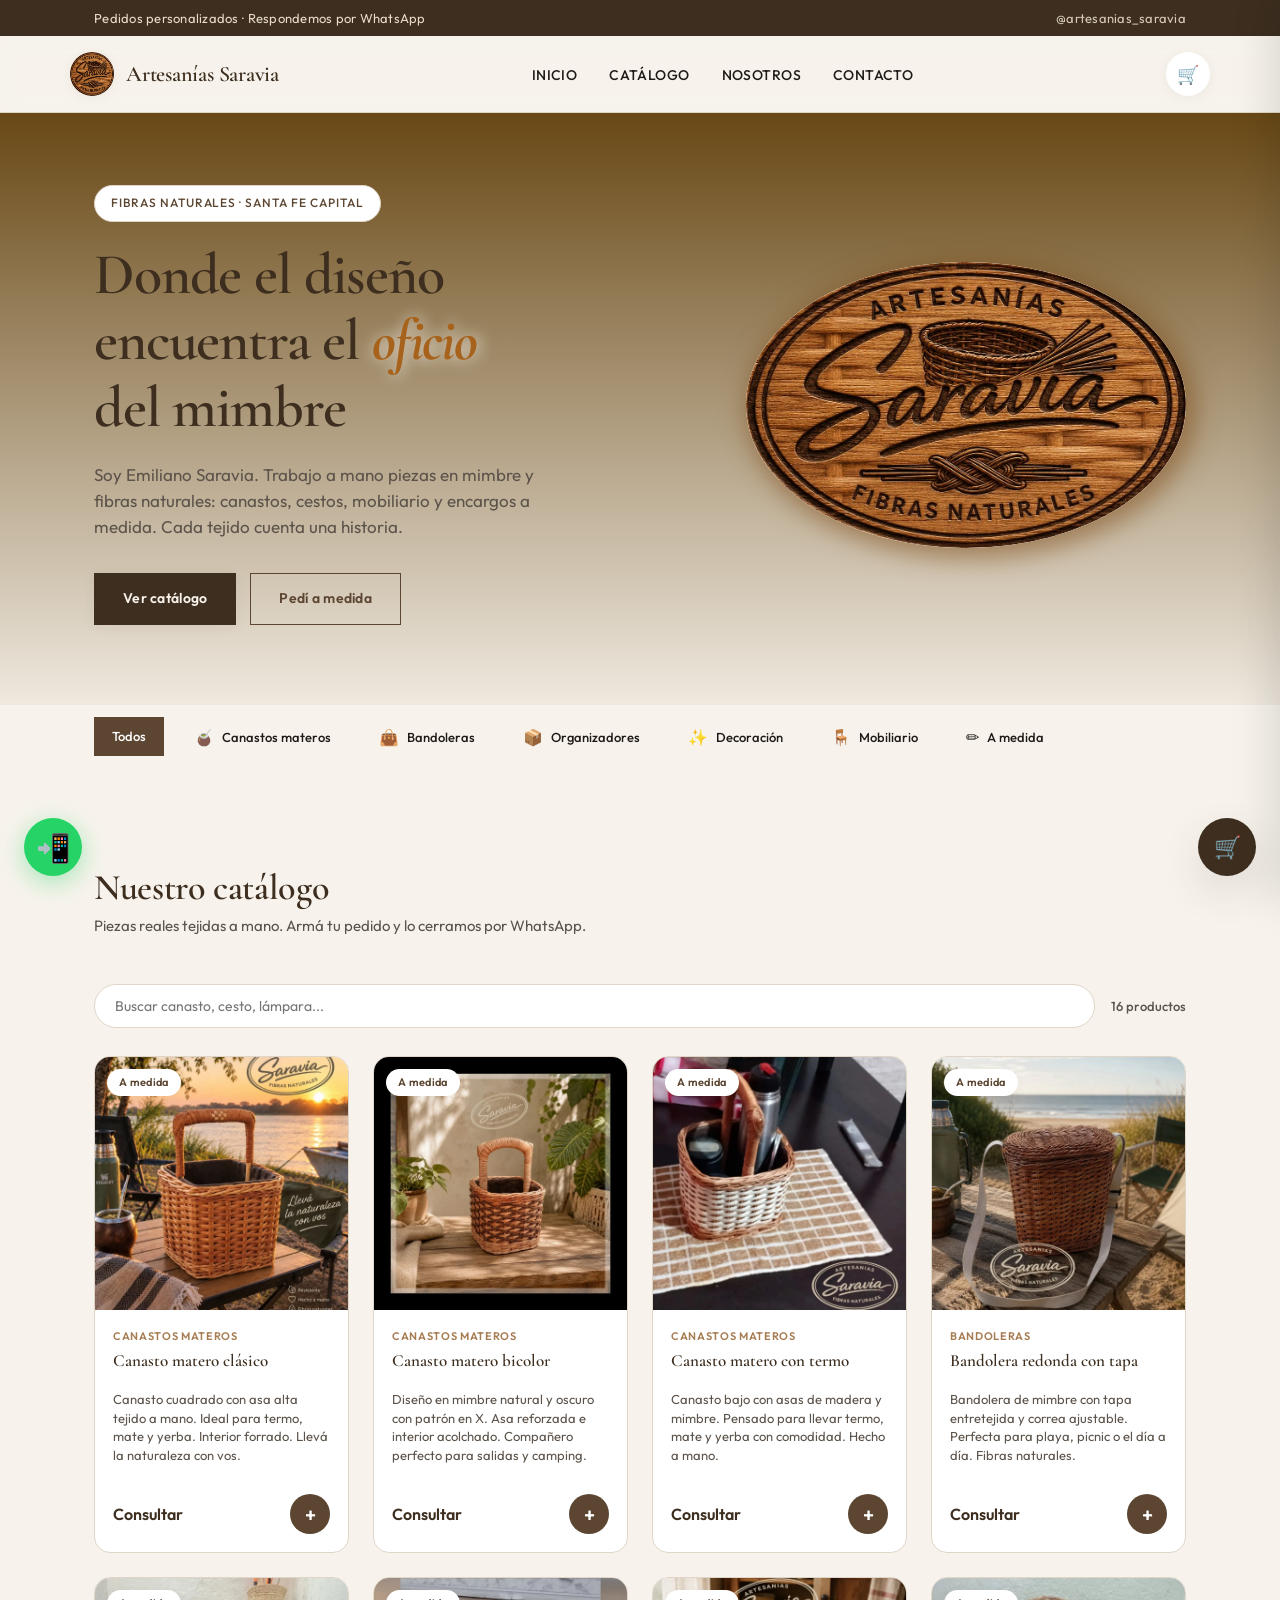
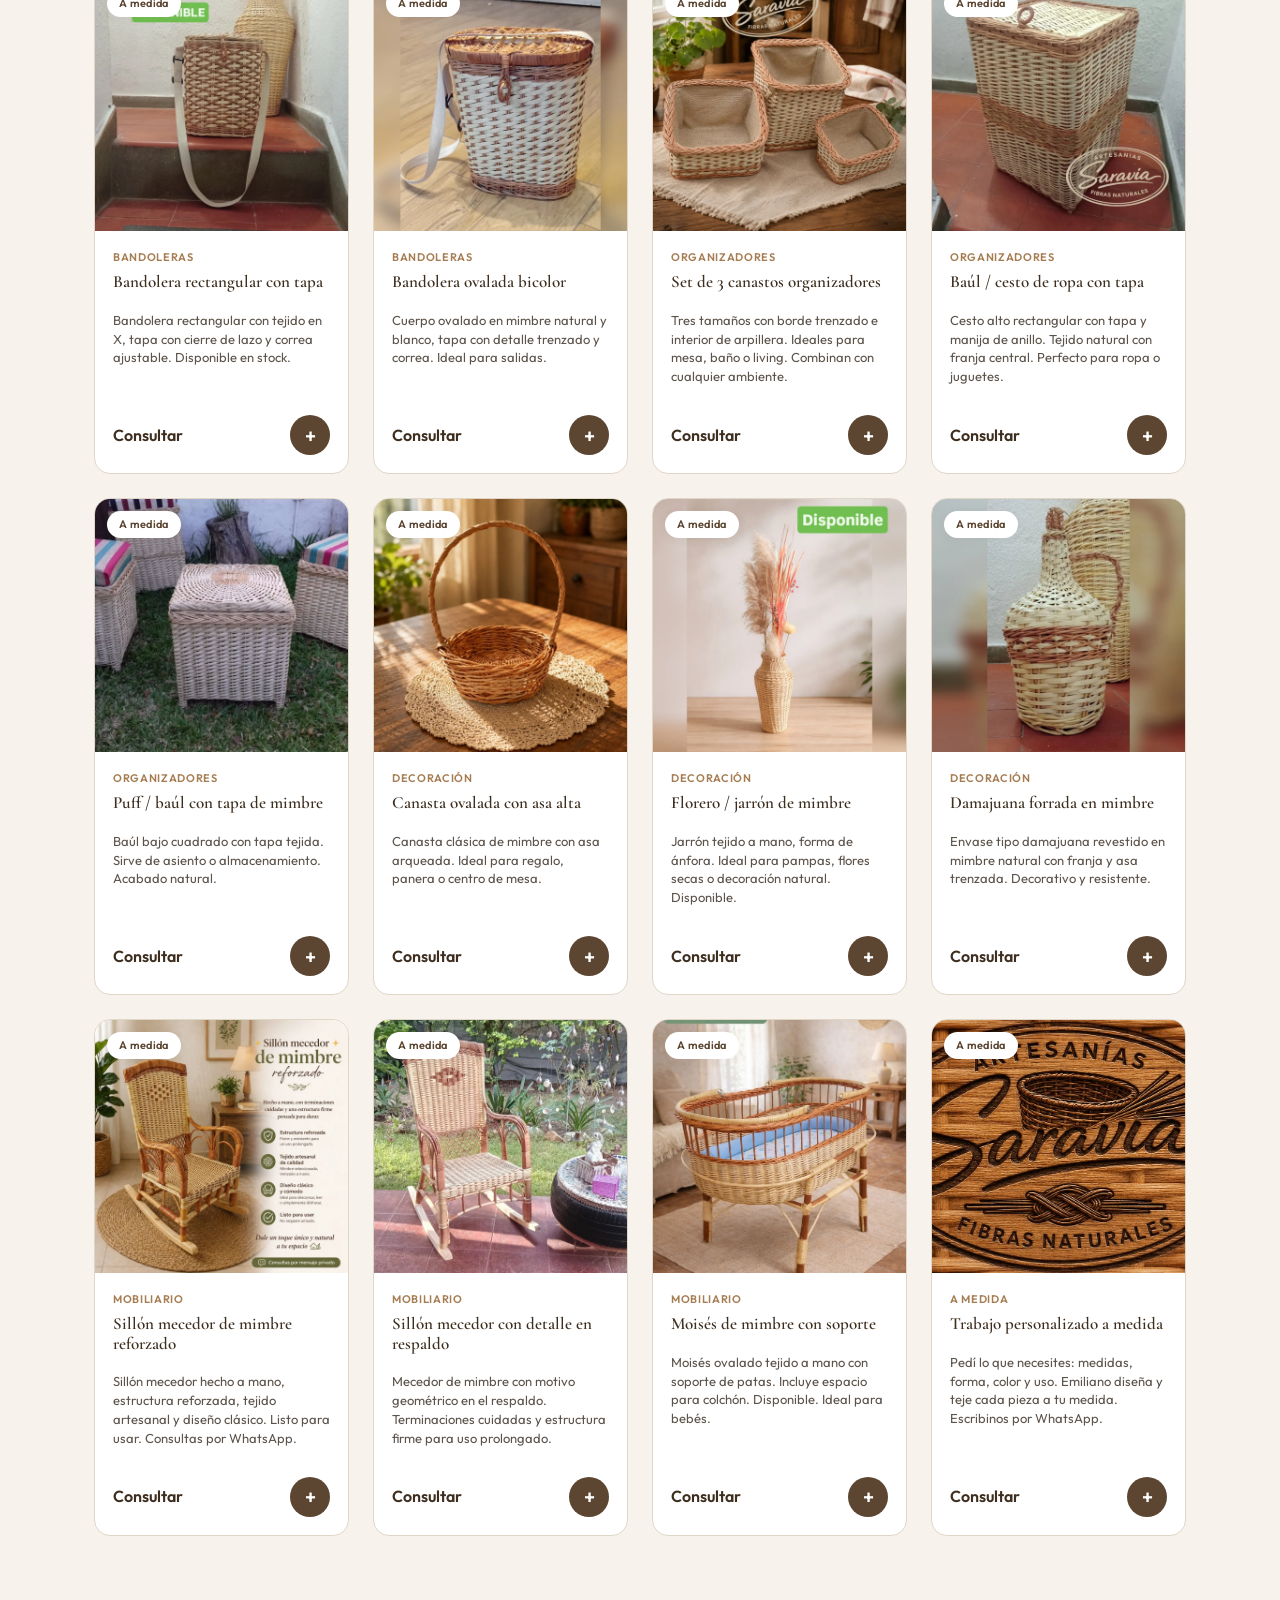
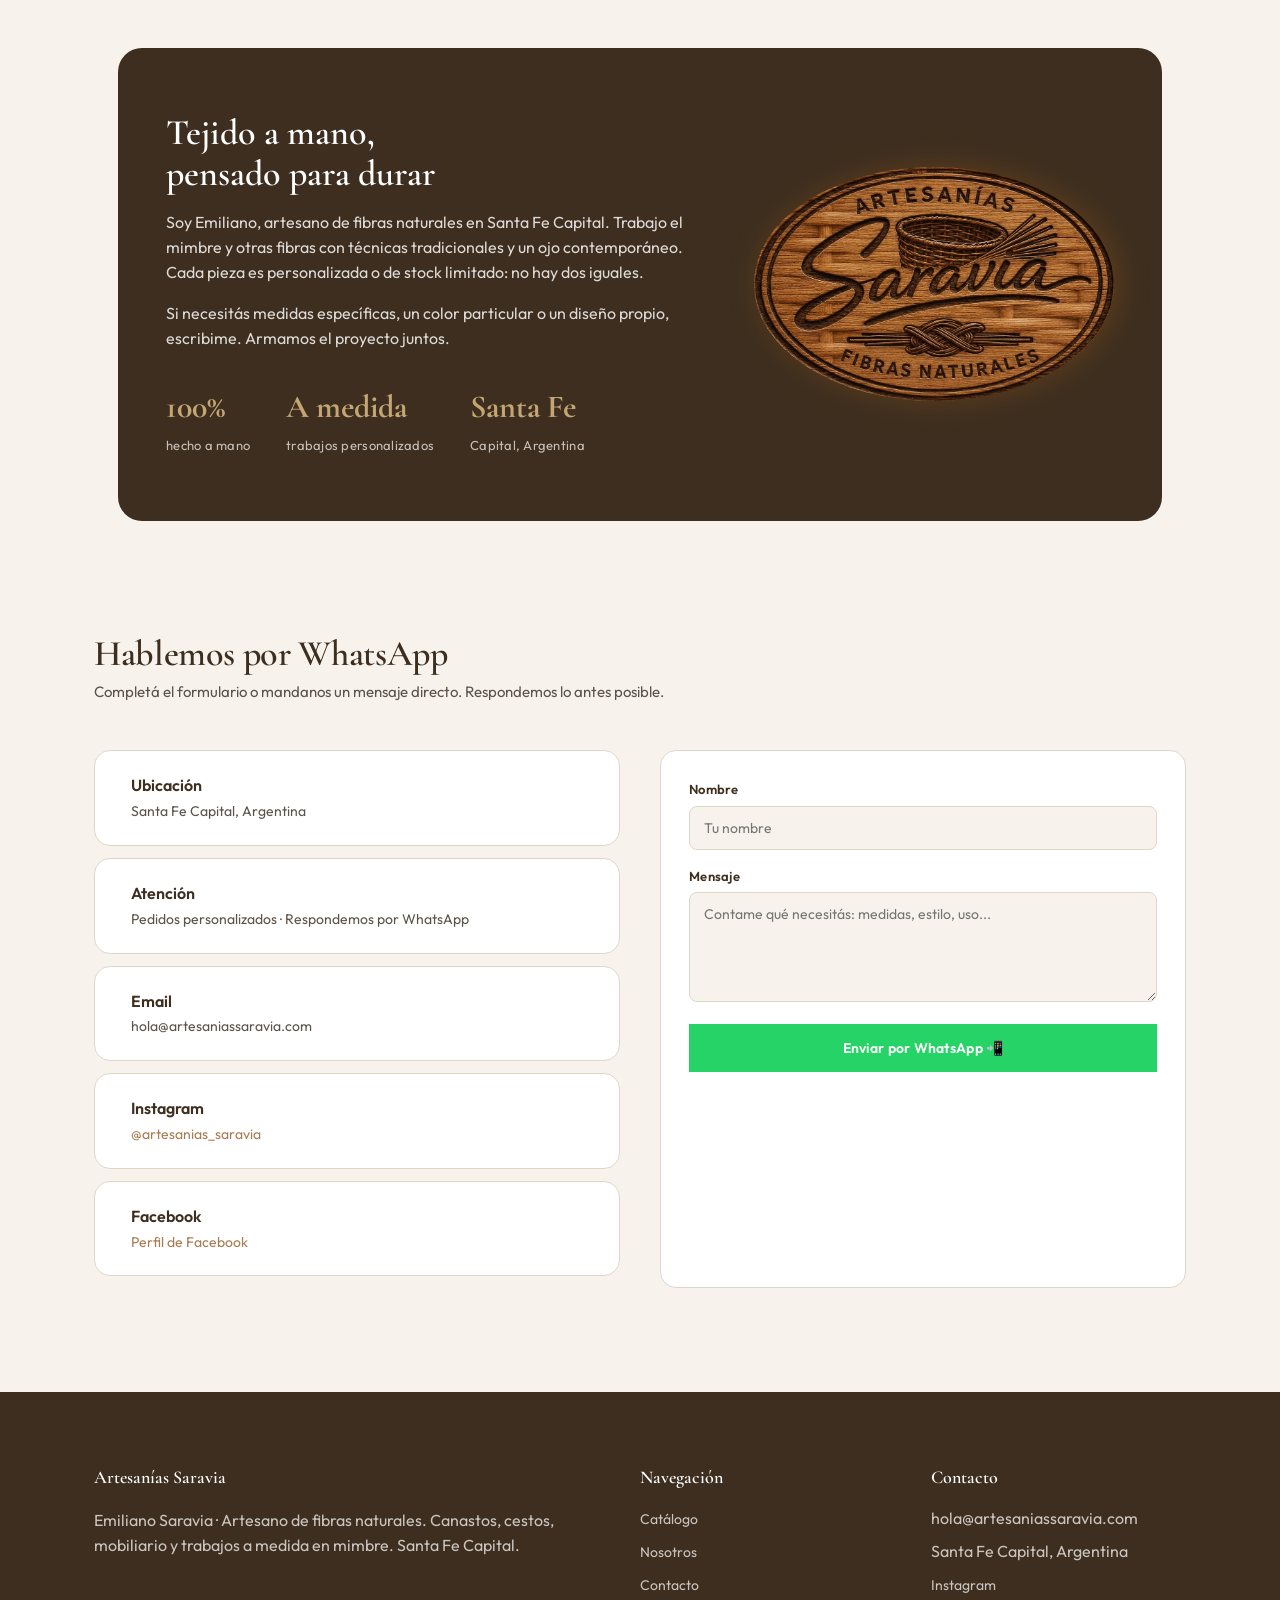
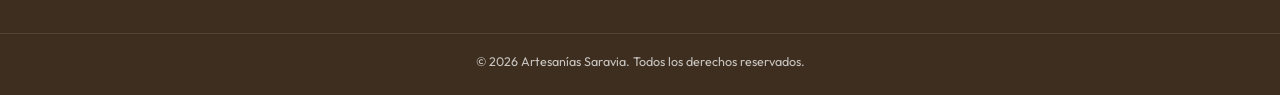
==== index.html @ fc72f5de "first commit" ====
<!DOCTYPE html>
<html lang="es">
<head>
  <meta charset="UTF-8">
  <meta name="viewport" content="width=device-width, initial-scale=1.0">
  <title>Artesanías Saravia — Fibras naturales tejidas a mano</title>
  <meta name="description" content="Emiliano Saravia, artesano de fibras naturales en Santa Fe Capital. Canastos, cestos, mobiliario y trabajos personalizados en mimbre. Pedidos por WhatsApp.">
  <link rel="stylesheet" href="./css/style.css">
</head>
<body>

<div class="topbar">
  <div class="container">
    <span id="topbar-hours">Pedidos personalizados · Respondemos por WhatsApp</span>
    <a href="https://www.instagram.com/artesanias_saravia/" target="_blank" rel="noopener">@artesanias_saravia</a>
  </div>
</div>

<header class="site-header">
  <nav class="nav container">
    <a href="#inicio" class="brand">
      <img class="brand-logo" src="./img/logo_saravia.png" alt="Artesanías Saravia" width="42" height="42">
      <span class="brand-name" id="brand-name">Artesanías Saravia</span>
    </a>
    <ul class="nav-links" id="nav-links">
      <li><a href="#inicio">Inicio</a></li>
      <li><a href="#catalogo">Catálogo</a></li>
      <li><a href="#nosotros">Nosotros</a></li>
      <li><a href="#contacto">Contacto</a></li>
    </ul>
    <div class="nav-actions">
      <button class="icon-btn" id="cart-open-btn" aria-label="Abrir carrito">
        🛒<span class="cart-badge" id="cart-badge">0</span>
      </button>
      <button class="menu-toggle" id="menu-toggle" aria-label="Abrir menú">☰</button>
    </div>
  </nav>
</header>

<section class="hero" id="inicio">
  <div class="container">
    <div>
      <span class="hero-eyebrow">Fibras naturales · Santa Fe Capital</span>
      <h1>Donde el diseño<br>encuentra el <em>oficio</em><br>del mimbre</h1>
      <p class="lead">Soy Emiliano Saravia. Trabajo a mano piezas en mimbre y fibras naturales: canastos, cestos, mobiliario y encargos a medida. Cada tejido cuenta una historia.</p>
      <div class="hero-ctas">
        <a href="#catalogo" class="btn btn-primary">Ver catálogo</a>
        <a href="#contacto" class="btn btn-secondary">Pedí a medida</a>
      </div>
    </div>
    <div class="hero-art">
      <img src="./img/logo_saravia.png" alt="Logo Artesanías Saravia" class="hero-photo">
    </div>
  </div>
</section>

<section class="categories">
  <div class="container">
    <div class="cat-scroll" id="cat-scroll">
      <button class="cat-chip active" data-cat="all">Todos</button>
    </div>
  </div>
</section>


<!-- CATALOG SECTION-->
<section class="section" id="catalogo">
  <div class="container">
    <div class="section-head reveal">
      <div>
        <h2>Nuestro catálogo</h2>
        <p>Piezas reales tejidas a mano. Armá tu pedido y lo cerramos por WhatsApp.</p>
      </div>
    </div>
    <div class="catalog-toolbar reveal">
      <input type="search" id="product-search" placeholder="Buscar canasto, cesto, lámpara..." autocomplete="off">
      <span id="product-count" class="product-count"></span>
    </div>
    <div id="catalog-loading" class="catalog-loading">Cargando catálogo…</div>
    <div class="grid" id="product-grid" style="display:none">
      <!-- productos inyectados por JS -->
    </div>
  </div>
</section>

<section class="section" id="nosotros">
  <div class="container">
    <div class="about reveal">
      <div class="about-inner">
        <div>
          <h2>Tejido a mano,<br>pensado para durar</h2>
          <p>Soy Emiliano, artesano de fibras naturales en Santa Fe Capital. Trabajo el mimbre y otras fibras con técnicas tradicionales y un ojo contemporáneo. Cada pieza es personalizada o de stock limitado: no hay dos iguales.</p>
          <p style="margin-top:12px">Si necesitás medidas específicas, un color particular o un diseño propio, escribime. Armamos el proyecto juntos.</p>
          <div class="stat-row">
            <div class="stat"><b>100%</b><span>hecho a mano</span></div>
            <div class="stat"><b>A medida</b><span>trabajos personalizados</span></div>
            <div class="stat"><b>Santa Fe</b><span>Capital, Argentina</span></div>
          </div>
        </div>
        <div class="about-art"><img src="./img/logo_saravia.png" alt="Logo" class="about-logo"></div>
      </div>
    </div>
  </div>
</section>

<section class="section" id="contacto">
  <div class="container">
    <div class="section-head reveal">
      <div>
        <h2>Hablemos por WhatsApp</h2>
        <p>Completá el formulario o mandanos un mensaje directo. Respondemos lo antes posible.</p>
      </div>
    </div>
    <div class="contact-grid reveal">
      <div>
        <div class="info-card">
          <span class="ic"></span>
          <div><b>Ubicación</b><span id="contact-address">Santa Fe Capital, Argentina</span></div>
        </div>
        <div class="info-card">
          <span class="ic"></span>
          <div><b>Atención</b><span id="contact-hours">Pedidos personalizados · WhatsApp</span></div>
        </div>
        <div class="info-card">
          <span class="ic"></span>
          <div><b>Email</b><span id="contact-email">hola@artesaniassaravia.com</span></div>
        </div>
        <div class="info-card">
          <span class="ic"></span>
          <div><b>Instagram</b><span><a id="contact-ig" href="https://www.instagram.com/artesanias_saravia/" target="_blank" rel="noopener">@artesanias_saravia</a></span></div>
        </div>
        <div class="info-card">
          <span class="ic"></span>
          <div><b>Facebook</b><span><a id="contact-fb" href="https://www.facebook.com/profile.php?id=61577900293015" target="_blank" rel="noopener">Perfil de Facebook</a></span></div>
        </div>
      </div>
      <form class="form-card" id="contact-form">
        <div class="field">
          <label for="cf-name">Nombre</label>
          <input type="text" id="cf-name" required placeholder="Tu nombre">
        </div>
        <div class="field">
          <label for="cf-msg">Mensaje</label>
          <textarea id="cf-msg" required placeholder="Contame qué necesitás: medidas, estilo, uso..."></textarea>
        </div>
        <button type="submit" class="btn btn-whatsapp btn-block">Enviar por WhatsApp 📲</button>
      </form>
    </div>
  </div>
</section>

<footer>
  <div class="container footer-grid">
    <div>
      <h4 id="footer-brand">Artesanías Saravia</h4>
      <p>Emiliano Saravia · Artesano de fibras naturales. Canastos, cestos, mobiliario y trabajos a medida en mimbre. Santa Fe Capital.</p>
    </div>
    <div>
      <h4>Navegación</h4>
      <ul>
        <li><a href="#catalogo">Catálogo</a></li>
        <li><a href="#nosotros">Nosotros</a></li>
        <li><a href="#contacto">Contacto</a></li>
      </ul>
    </div>
    <div>
      <h4>Contacto</h4>
      <ul>
        <li id="footer-email">hola@artesaniassaravia.com</li>
        <li id="footer-address">Santa Fe Capital, Argentina</li>
        <li><a href="https://www.instagram.com/artesanias_saravia/" target="_blank" rel="noopener">Instagram</a></li>
      </ul>
    </div>
  </div>
  <div class="footer-bottom">© <span id="year"></span> Artesanías Saravia. Todos los derechos reservados.</div>
</footer>

<button class="fab-whatsapp" id="fab-whatsapp" aria-label="Escribinos por WhatsApp">📲</button>
<button class="fab-cart" id="fab-cart" aria-label="Abrir carrito">
  🛒<span class="cart-badge" id="cart-badge-2">0</span>
</button>

<div class="overlay" id="overlay"></div>
<aside class="drawer" id="cart-drawer" aria-label="Carrito de compras">
  <div class="drawer-head">
    <h3>Tu carrito</h3>
    <button class="drawer-close" id="drawer-close" aria-label="Cerrar carrito">✕</button>
  </div>
  <div class="drawer-items" id="drawer-items"></div>
  <div class="drawer-foot">
    <div class="drawer-total"><span>Total</span><span id="drawer-total">$0</span></div>
    <button class="btn btn-whatsapp btn-block" id="checkout-btn">Pedir por WhatsApp 📲</button>
  </div>
</aside>

<div class="toast" id="toast"></div>

<script src="./js/config.js"></script>
<script src="./js/store.js"></script>
<script src="./js/main.js"></script>
</body>
</html>
---- css/style.css ----
@import url('https://fonts.googleapis.com/css2?family=Cormorant+Garamond:ital,wght@0,400;0,500;0,600;0,700;1,400&family=Outfit:wght@300;400;500;600;700&display=swap');

:root {
  /* Paleta natural de mimbre + lujo limpio estilo Bell Vita */
  --wicker-900: #3D2E1F;
  --wicker-700: #5C4632;
  --wicker-500: #8B7355;
  --wicker-300: #C4A574;
  --sand: #E8DCC8;
  --cream: #F7F3EC;
  --cream-2: #EFE9DF;
  --ink: #1F1A16;
  --ink-soft: #5C534A;
  --line: #E0D6C8;
  --white: #FFFFFF;
  --sage: #6B7F6A;
  --accent: #A67C52;
  --whatsapp: #25D366;

  --radius-sm: 8px;
  --radius-md: 16px;
  --radius-lg: 24px;
  --shadow-sm: 0 2px 12px rgba(61, 46, 31, 0.06);
  --shadow-md: 0 16px 40px rgba(61, 46, 31, 0.12);
  --ease: cubic-bezier(0.22, 1, 0.36, 1);
}

* { box-sizing: border-box; }
html { scroll-behavior: smooth; }

@media (prefers-reduced-motion: reduce) {
  html { scroll-behavior: auto; }
  *, *::before, *::after { animation-duration: 0.001ms !important; transition-duration: 0.001ms !important; }
}

body {
  margin: 0;
  font-family: 'Outfit', system-ui, sans-serif;
  background: var(--cream);
  color: var(--ink);
  line-height: 1.55;
  -webkit-font-smoothing: antialiased;
}

h1, h2, h3, .display {
  font-family: 'Cormorant Garamond', Georgia, serif;
  color: var(--wicker-900);
  line-height: 1.15;
  margin: 0;
  font-weight: 600;
}

a { color: inherit; }
img { max-width: 100%; display: block; }
button { font-family: inherit; cursor: pointer; }

.container { width: 100%; max-width: 1140px; margin: 0 auto; padding: 0 24px; }

a:focus-visible, button:focus-visible, input:focus-visible, textarea:focus-visible {
  outline: 2px solid var(--accent);
  outline-offset: 3px;
}

/* ---------- Top bar ---------- */
.topbar {
  background: var(--wicker-900);
  color: var(--sand);
  font-size: 13px;
  letter-spacing: 0.02em;
}
.topbar .container {
  display: flex;
  justify-content: space-between;
  align-items: center;
  padding-top: 8px;
  padding-bottom: 8px;
  gap: 12px;
  flex-wrap: wrap;
}
.topbar a { text-decoration: none; opacity: 0.9; }
.topbar a:hover { opacity: 1; text-decoration: underline; }

/* ---------- Header ---------- */
header.site-header {
  position: sticky;
  top: 0;
  z-index: 40;
  background: rgba(247, 243, 236, 0.92);
  backdrop-filter: blur(10px);
  border-bottom: 1px solid var(--line);
}
.nav {
  display: flex;
  align-items: center;
  justify-content: space-between;
  padding: 16px 0;
}
.brand {
  display: flex;
  align-items: center;
  gap: 12px;
  text-decoration: none;
}
.brand-mark {
  width: 42px;
  height: 42px;
  border-radius: 50%;
  background: var(--wicker-700);
  display: flex;
  align-items: center;
  justify-content: center;
  font-size: 18px;
  flex-shrink: 0;
  color: var(--cream);
}
.brand-name {
  font-family: 'Cormorant Garamond', serif;
  font-weight: 600;
  font-size: 22px;
  color: var(--wicker-900);
  letter-spacing: -0.01em;
}

.nav-links {
  display: flex;
  gap: 32px;
  list-style: none;
  margin: 0;
  padding: 0;
}
.nav-links a {
  text-decoration: none;
  font-weight: 500;
  font-size: 14px;
  color: var(--ink);
  letter-spacing: 0.03em;
  text-transform: uppercase;
  position: relative;
  padding-bottom: 4px;
}
.nav-links a::after {
  content: "";
  position: absolute;
  left: 0;
  bottom: 0;
  height: 1.5px;
  width: 0;
  background: var(--accent);
  transition: width 0.3s var(--ease);
}
.nav-links a:hover::after { width: 100%; }

.nav-actions { display: flex; align-items: center; gap: 12px; }
.icon-btn {
  border: none;
  background: var(--white);
  width: 44px;
  height: 44px;
  border-radius: 50%;
  display: flex;
  align-items: center;
  justify-content: center;
  font-size: 18px;
  box-shadow: var(--shadow-sm);
  position: relative;
  transition: transform 0.25s var(--ease);
}
.icon-btn:hover { transform: translateY(-2px); }
.cart-badge {
  position: absolute;
  top: -4px;
  right: -4px;
  background: var(--accent);
  color: white;
  font-size: 11px;
  font-weight: 700;
  width: 18px;
  height: 18px;
  border-radius: 50%;
  display: flex;
  align-items: center;
  justify-content: center;
  transform: scale(0);
  transition: transform 0.25s var(--ease);
}
.cart-badge.show { transform: scale(1); }

.menu-toggle {
  display: none;
  background: none;
  border: none;
  font-size: 26px;
  color: var(--wicker-900);
}

/* ---------- Hero (estilo Bell Vita: limpio, tipografía elegante) ---------- */
.hero {
  padding: 72px 0 80px;
  overflow: hidden;
  position: relative;
background: linear-gradient(180deg, #684815 0%, var(--cream-2) 100%);
}
.hero .container {
  display: grid;
  grid-template-columns: 1.15fr 0.85fr;
  gap: 56px;
  align-items: center;
}
.hero-eyebrow {
  display: inline-flex;
  align-items: center;
  gap: 8px;
  background: var(--white);
  border: 1px solid var(--line);
  color: var(--wicker-700);
  font-weight: 500;
  font-size: 12px;
  letter-spacing: 0.08em;
  text-transform: uppercase;
  padding: 8px 16px;
  border-radius: 100px;
  margin-bottom: 20px;
  opacity: 0;
  animation: fadeUp 0.7s var(--ease) forwards;
}
.hero h1 {
  font-size: clamp(36px, 5.2vw, 58px);
  font-weight: 600;
  letter-spacing: -0.02em;
  opacity: 0;
  animation: fadeUp 0.7s var(--ease) 0.1s forwards;
}
.hero h1 em {
font-style: italic;
    color: #a7621c;
    font-weight: 800;
    text-shadow: 2px 0px 15px var(--cream);
}
.hero p.lead {
  margin-top: 20px;
  font-size: 17px;
  color: var(--ink-soft);
  max-width: 42ch;
  font-weight: 400;
  opacity: 0;
  animation: fadeUp 0.7s var(--ease) 0.2s forwards;
}
.hero-ctas {
  display: flex;
  gap: 14px;
  margin-top: 32px;
  flex-wrap: wrap;
  opacity: 0;
  animation: fadeUp 0.7s var(--ease) 0.3s forwards;
}

.btn {
  display: inline-flex;
  align-items: center;
  gap: 8px;
  padding: 14px 28px;
  font-weight: 600;
  font-size: 14px;
  letter-spacing: 0.02em;
  border: 1.5px solid transparent;
  text-decoration: none;
  transition: transform 0.25s var(--ease), box-shadow 0.25s var(--ease), background 0.25s;
}
.btn-primary {
  background: var(--wicker-900);
  color: var(--cream);
  box-shadow: var(--shadow-sm);
}
.btn-primary:hover {
  transform: translateY(-2px);
  box-shadow: var(--shadow-md);
  background: var(--wicker-700);
}
.btn-secondary {
  background: transparent;
  border-color: var(--wicker-700);
  color: var(--wicker-700);
}
.btn-secondary:hover {
  background: var(--wicker-700);
  color: var(--cream);
  transform: translateY(-2px);
}
.btn-whatsapp {
  background: var(--whatsapp);
  color: white;
}
.btn-whatsapp:hover {
  background: #1DA851;
  transform: translateY(-2px);
  box-shadow: var(--shadow-md);
}
.btn-block { width: 100%; justify-content: center; }
.btn[disabled] { opacity: 0.5; cursor: not-allowed; transform: none !important; }

.hero-art {
  position: relative;
  background: transparent;
  border-radius: 90%;
  
display: flex;
  align-items: center;
  justify-content: center;
  overflow: hidden;
  opacity: 0;
  animation: fadeIn 1s var(--ease) 0.2s forwards;
  box-shadow: 5px 5px 25px 5px rgba(126, 75, 24, 0.555)
}
.hero-art .hero-icon {
  font-size: 100px;
  opacity: 0.9;
  animation: floatSlow 6s ease-in-out infinite;
}
.hero-art::before,
.hero-art::after {
  content: "";
  position: absolute;
  border-radius: 50%;
  background: rgba(255, 255, 255, 0.06);
}
.hero-art::before { width: 200px; height: 200px; top: -50px; right: -50px; }
.hero-art::after { width: 140px; height: 140px; bottom: -30px; left: -20px; }

@keyframes fadeUp {
  from { opacity: 0; transform: translateY(20px); }
  to { opacity: 1; transform: translateY(0); }
}
@keyframes fadeIn {
  from { opacity: 0; }
  to { opacity: 1; }
}
@keyframes floatSlow {
  0%, 100% { transform: translateY(0); }
  50% { transform: translateY(-12px); }
}

/* ---------- Categories ---------- */
.categories { padding: 12px 0 48px; }
.cat-scroll {
  display: flex;
  gap: 12px;
  overflow-x: auto;
  padding-bottom: 6px;
  scrollbar-width: thin;
}
.cat-chip {
  flex: 0 0 auto;
  display: flex;
  align-items: center;
  gap: 8px;
  background: transparent;
  border:none;

  padding: 10px 18px;
  font-weight: 500;
  font-size: 13px;
  color: var(--ink);
  transition: all 0.45s var(--ease);
  white-space: nowrap;
}
.cat-chip:hover,
.cat-chip.active {
  border-color: var(--wicker-700);
  background: var(--wicker-700);
  color: white;
  transform: translateY(-1px);
}
.cat-chip .emoji { font-size: 16px; }

/* ---------- Sections ---------- */
.section { padding: 56px 0; }
.section-head {
  display: flex;
  align-items: flex-end;
  justify-content: space-between;
  margin-bottom: 32px;
  gap: 16px;
  flex-wrap: wrap;
}
.section-head h2 {
  font-size: clamp(28px, 3.5vw, 36px);
  letter-spacing: -0.01em;
}
.section-head p {
  color: var(--ink-soft);
  margin-top: 6px;
  font-size: 15px;
}

.reveal {
  opacity: 0;
  transform: translateY(24px);
  transition: opacity 0.7s var(--ease), transform 0.7s var(--ease);
}
.reveal.in {
  opacity: 1;
  transform: translateY(0);
}

/* ---------- Product grid ---------- */
.catalog-toolbar {
  display: flex;
  align-items: center;
  gap: 16px;
  margin-bottom: 28px;
  flex-wrap: wrap;
}
.catalog-toolbar input[type="search"] {
  flex: 1;
  min-width: 200px;
  border: 1.5px solid var(--line);
  border-radius: 100px;
  padding: 12px 20px;
  font-family: inherit;
  font-size: 14px;
  background: var(--white);
  transition: border-color 0.2s, box-shadow 0.2s;
}
.catalog-toolbar input:focus {
  border-color: var(--wicker-500);
  box-shadow: 0 0 0 4px rgba(139, 115, 85, 0.12);
  outline: none;
}
.product-count {
  font-size: 13px;
  color: var(--ink-soft);
  font-weight: 500;
}

.grid {
  display: grid;
  grid-template-columns: repeat(4, 1fr);
  gap: 24px;
}
@media (max-width: 980px) { .grid { grid-template-columns: repeat(2, 1fr); } }
@media (max-width: 560px) { .grid { grid-template-columns: 1fr 1fr; gap: 14px; } }

.card {
  background: var(--white);
  border-radius: var(--radius-md);
  overflow: hidden;
  border: 1px solid var(--line);
  transition: transform 0.3s var(--ease), box-shadow 0.3s var(--ease);
  display: flex;
  flex-direction: column;
}
.card:hover {
  transform: translateY(-6px);
  box-shadow: var(--shadow-md);
}
.card-media {
  position: relative;
  aspect-ratio: 1/1;
  overflow: hidden;
  background: var(--cream-2);
}
.card-media img {
  width: 100%;
  height: 100%;
  object-fit: cover;
  transition: transform 0.5s var(--ease);
}
.card:hover .card-media img { transform: scale(1.05); }
.badge-stock {
  position: absolute;
  top: 12px;
  left: 12px;
  background: white;
  font-size: 11px;
  font-weight: 600;
  letter-spacing: 0.03em;
  padding: 5px 12px;
  border-radius: 100px;
  color: var(--wicker-700);
  box-shadow: var(--shadow-sm);
}
.badge-out {
  background: #c45c4a;
  color: white;
}
.card-body {
  padding: 18px;
  display: flex;
  flex-direction: column;
  gap: 6px;
  flex: 1;
}
.card-cat {
  font-size: 11px;
  font-weight: 600;
  text-transform: uppercase;
  letter-spacing: 0.06em;
  color: var(--accent);
}
.card-title {
  font-size: 17px;
  font-weight: 600;
  color: var(--wicker-900);
  font-family: 'Cormorant Garamond', serif;
}
.card-desc {
  font-size: 13px;
  color: var(--ink-soft);
  flex: 1;
  line-height: 1.45;
}
.card-footer {
  display: flex;
  align-items: center;
  justify-content: space-between;
  margin-top: 10px;
}
.card-price {
  font-family: 'Outfit', sans-serif;
  font-weight: 600;
  font-size: 16px;
  color: var(--wicker-900);
}
.add-btn {
  border: none;
  background: var(--wicker-700);
  color: white;
  font-weight: 600;
  width: 40px;
  height: 40px;
  border-radius: 50%;
  font-size: 20px;
  transition: transform 0.2s var(--ease), background 0.2s;
  display: flex;
  align-items: center;
  justify-content: center;
}
.add-btn:hover {
  background: var(--wicker-900);
  transform: rotate(90deg);
}
.add-btn[disabled] {
  background: var(--line);
  color: var(--ink-soft);
}
.add-btn[disabled]:hover { transform: none; }

.catalog-loading {
  text-align: center;
  padding: 48px;
  color: var(--ink-soft);
}

/* ---------- About ---------- */
.about {
  background: var(--wicker-900);
  color: white;
  border-radius: var(--radius-lg);
  margin: 0 24px;
  padding: 64px 48px;
}
.about-inner {
  max-width: 1140px;
  margin: 0 auto;
  display: grid;
  grid-template-columns: 1.2fr 0.8fr;
  gap: 48px;
  align-items: center;
}
.about h2 { color: white; font-size: clamp(28px, 3.5vw, 36px); }
.about p {
  color: rgba(255, 255, 255, 0.82);
  margin-top: 16px;
  font-size: 16px;
  max-width: 48ch;
}
.stat-row {
  display: flex;
  gap: 36px;
  margin-top: 32px;
  flex-wrap: wrap;
}
.stat b {
  font-family: 'Cormorant Garamond', serif;
  font-size: 32px;
  display: block;
  color: var(--wicker-300);
}
.stat span {
  font-size: 13px;
  color: rgba(255, 255, 255, 0.7);
  letter-spacing: 0.02em;
}
.about-art {
  font-size: 90px;
  text-align: center;
  opacity: 0.9;
  animation: floatSlow 7s ease-in-out infinite;
}
@media (max-width: 860px) {
  .about-inner { grid-template-columns: 1fr; }
  .about-art { order: -1; font-size: 64px; }
  .about { padding: 48px 28px; }
}

/* ---------- Contact ---------- */
.contact-grid {
  display: grid;
  grid-template-columns: 1fr 1fr;
  gap: 40px;
}
@media (max-width: 860px) { .contact-grid { grid-template-columns: 1fr; } }

.info-card {
  background: var(--white);
  border: 1px solid var(--line);
  border-radius: var(--radius-md);
  padding: 22px;
  display: flex;
  gap: 14px;
  margin-bottom: 12px;
  align-items: flex-start;
}
.info-card .ic { font-size: 20px; }
.info-card b { display: block; color: var(--wicker-900); font-weight: 600; }
.info-card span { color: var(--ink-soft); font-size: 14px; }
.info-card a { color: var(--accent); text-decoration: none; }
.info-card a:hover { text-decoration: underline; }

.form-card {
  background: var(--white);
  border: 1px solid var(--line);
  border-radius: var(--radius-md);
  padding: 28px;
}
.field { margin-bottom: 16px; }
.field label {
  display: block;
  font-weight: 600;
  font-size: 13px;
  margin-bottom: 6px;
  color: var(--wicker-900);
  letter-spacing: 0.02em;
}
.field input,
.field textarea {
  width: 100%;
  border: 1.5px solid var(--line);
  border-radius: var(--radius-sm);
  padding: 12px 14px;
  font-family: inherit;
  font-size: 14px;
  transition: border-color 0.2s, box-shadow 0.2s;
  background: var(--cream);
}
.field input:focus,
.field textarea:focus {
  border-color: var(--wicker-500);
  box-shadow: 0 0 0 4px rgba(139, 115, 85, 0.12);
  outline: none;
}
.field textarea { min-height: 110px; resize: vertical; }

/* ---------- Footer ---------- */
footer {
  background: var(--wicker-900);
  color: rgba(255, 255, 255, 0.72);
  padding: 48px 0 24px;
  margin-top: 48px;
}
.footer-grid {
  display: grid;
  grid-template-columns: 2fr 1fr 1fr;
  gap: 36px;
}
@media (max-width: 760px) { .footer-grid { grid-template-columns: 1fr; } }
footer h4 {
  color: white;
  font-family: 'Cormorant Garamond', serif;
  font-size: 18px;
  margin-bottom: 14px;
  font-weight: 600;
}
footer ul {
  list-style: none;
  padding: 0;
  margin: 0;
  display: flex;
  flex-direction: column;
  gap: 8px;
}
footer a {
  text-decoration: none;
  font-size: 14px;
}
footer a:hover {
  text-decoration: underline;
  color: white;
}
.footer-bottom {
  text-align: center;
  font-size: 12.5px;
  margin-top: 36px;
  border-top: 1px solid rgba(255, 255, 255, 0.1);
  padding-top: 18px;
}

/* ---------- Floating buttons ---------- */
.fab-whatsapp {
  position: fixed;
  bottom: 24px;
  left: 24px;
  z-index: 50;
  background: var(--whatsapp);
  color: white;
  width: 58px;
  height: 58px;
  border-radius: 50%;
  display: flex;
  align-items: center;
  justify-content: center;
  font-size: 28px;
  border: none;
  box-shadow: 0 6px 24px rgba(37, 211, 102, 0.4);
  transition: transform 0.25s var(--ease);
}
.fab-whatsapp:hover { transform: scale(1.08); }

.fab-cart {
  position: fixed;
  bottom: 24px;
  right: 24px;
  z-index: 50;
  background: var(--wicker-900);
  color: white;
  width: 58px;
  height: 58px;
  border-radius: 50%;
  display: flex;
  align-items: center;
  justify-content: center;
  font-size: 22px;
  border: none;
  box-shadow: var(--shadow-md);
  position: fixed;
  transition: transform 0.25s var(--ease);
}
.fab-cart:hover { transform: scale(1.08); }
.fab-cart .cart-badge {
  top: 6px;
  right: 6px;
}

/* ---------- Drawer / Cart ---------- */
.overlay {
  position: fixed;
  inset: 0;
  background: rgba(31, 26, 22, 0.4);
  z-index: 60;
  opacity: 0;
  visibility: hidden;
  transition: opacity 0.3s, visibility 0.3s;
}
.overlay.open {
  opacity: 1;
  visibility: visible;
}
.drawer {
  position: fixed;
  top: 0;
  right: 0;
  width: min(400px, 100vw);
  height: 100%;
  background: var(--cream);
  z-index: 70;
  display: flex;
  flex-direction: column;
  transform: translateX(100%);
  transition: transform 0.35s var(--ease);
  box-shadow: -8px 0 40px rgba(0, 0, 0, 0.12);
}
.drawer.open { transform: translateX(0); }
.drawer-head {
  display: flex;
  align-items: center;
  justify-content: space-between;
  padding: 20px 24px;
  border-bottom: 1px solid var(--line);
}
.drawer-head h3 {
  font-size: 22px;
  margin: 0;
}
.drawer-close {
  background: none;
  border: none;
  font-size: 22px;
  color: var(--ink-soft);
  width: 40px;
  height: 40px;
  border-radius: 50%;
  display: flex;
  align-items: center;
  justify-content: center;
}
.drawer-close:hover { background: var(--cream-2); }
.drawer-items {
  flex: 1;
  overflow-y: auto;
  padding: 16px 24px;
}
.drawer-empty {
  text-align: center;
  padding: 48px 16px;
  color: var(--ink-soft);
  font-size: 15px;
}
.drawer-empty .emoji { font-size: 36px; display: block; margin-bottom: 12px; }
.cart-item {
  display: flex;
  gap: 14px;
  padding: 14px 0;
  border-bottom: 1px solid var(--line);
}
.cart-item img {
  width: 64px;
  height: 64px;
  object-fit: cover;
  border-radius: var(--radius-sm);
  background: var(--cream-2);
}
.ci-info { flex: 1; }
.ci-title { font-weight: 600; font-size: 14px; color: var(--wicker-900); }
.ci-price { font-size: 13px; color: var(--ink-soft); margin-top: 2px; }
.qty-control {
  display: flex;
  align-items: center;
  gap: 8px;
  margin-top: 8px;
}
.qty-control button {
  width: 28px;
  height: 28px;
  border: 1px solid var(--line);
  background: var(--white);
  border-radius: 6px;
  font-size: 14px;
  display: flex;
  align-items: center;
  justify-content: center;
}
.qty-control button:hover { background: var(--cream-2); }
.qty-control .remove-item {
  margin-left: auto;
  border: none;
  background: none;
  color: #c45c4a;
  font-size: 12px;
  width: auto;
  height: auto;
  padding: 4px 8px;
}
.drawer-foot {
  padding: 20px 24px;
  border-top: 1px solid var(--line);
  background: var(--white);
}
.drawer-total {
  display: flex;
  justify-content: space-between;
  font-weight: 600;
  font-size: 16px;
  margin-bottom: 14px;
  color: var(--wicker-900);
}

/* ---------- Toast ---------- */
.toast {
  position: fixed;
  bottom: 100px;
  left: 50%;
  transform: translateX(-50%) translateY(20px);
  background: var(--wicker-900);
  color: white;
  padding: 12px 24px;
  border-radius: 100px;
  font-size: 14px;
  font-weight: 500;
  z-index: 100;
  opacity: 0;
  visibility: hidden;
  transition: opacity 0.3s, transform 0.3s, visibility 0.3s;
  box-shadow: var(--shadow-md);
}
.toast.show {
  opacity: 1;
  visibility: visible;
  transform: translateX(-50%) translateY(0);
}

/* ---------- Mobile nav ---------- */
@media (max-width: 860px) {
  .hero .container { grid-template-columns: 1fr; }
  .hero-art { max-width: 320px; margin: 0 auto; aspect-ratio: 1; }
  .nav-links {
    display: none;
    position: absolute;
    top: 100%;
    left: 0;
    right: 0;
    background: var(--cream);
    flex-direction: column;
    padding: 16px 24px 24px;
    border-bottom: 1px solid var(--line);
    gap: 0;
  }
  .nav-links.open { display: flex; }
  .nav-links a {
    padding: 14px 0;
    border-bottom: 1px solid var(--line);
    text-transform: none;
    font-size: 15px;
  }
  .menu-toggle { display: block; }
}

/* Logo en header */
.brand-logo {
  width: 44px;
  height: 44px;
  border-radius: 90%;
  object-fit: fill;
  box-shadow: var(--shadow-sm);
}

.hero-art {
  background: var(--cream-2);
  padding: 0;
}
.hero-art .hero-photo {
  width: 100%;
  height: 100%;
  object-fit: cover;
  border-radius: 90%;
  display: block;
}
.hero-art::before,
.hero-art::after {
  display: none;
}

.about-logo {
  height: auto;
  border-radius: 90%;
  filter: drop-shadow(5px  0px 15px rgba(126, 75, 24, 0.555)) ;
  animation: none;
}
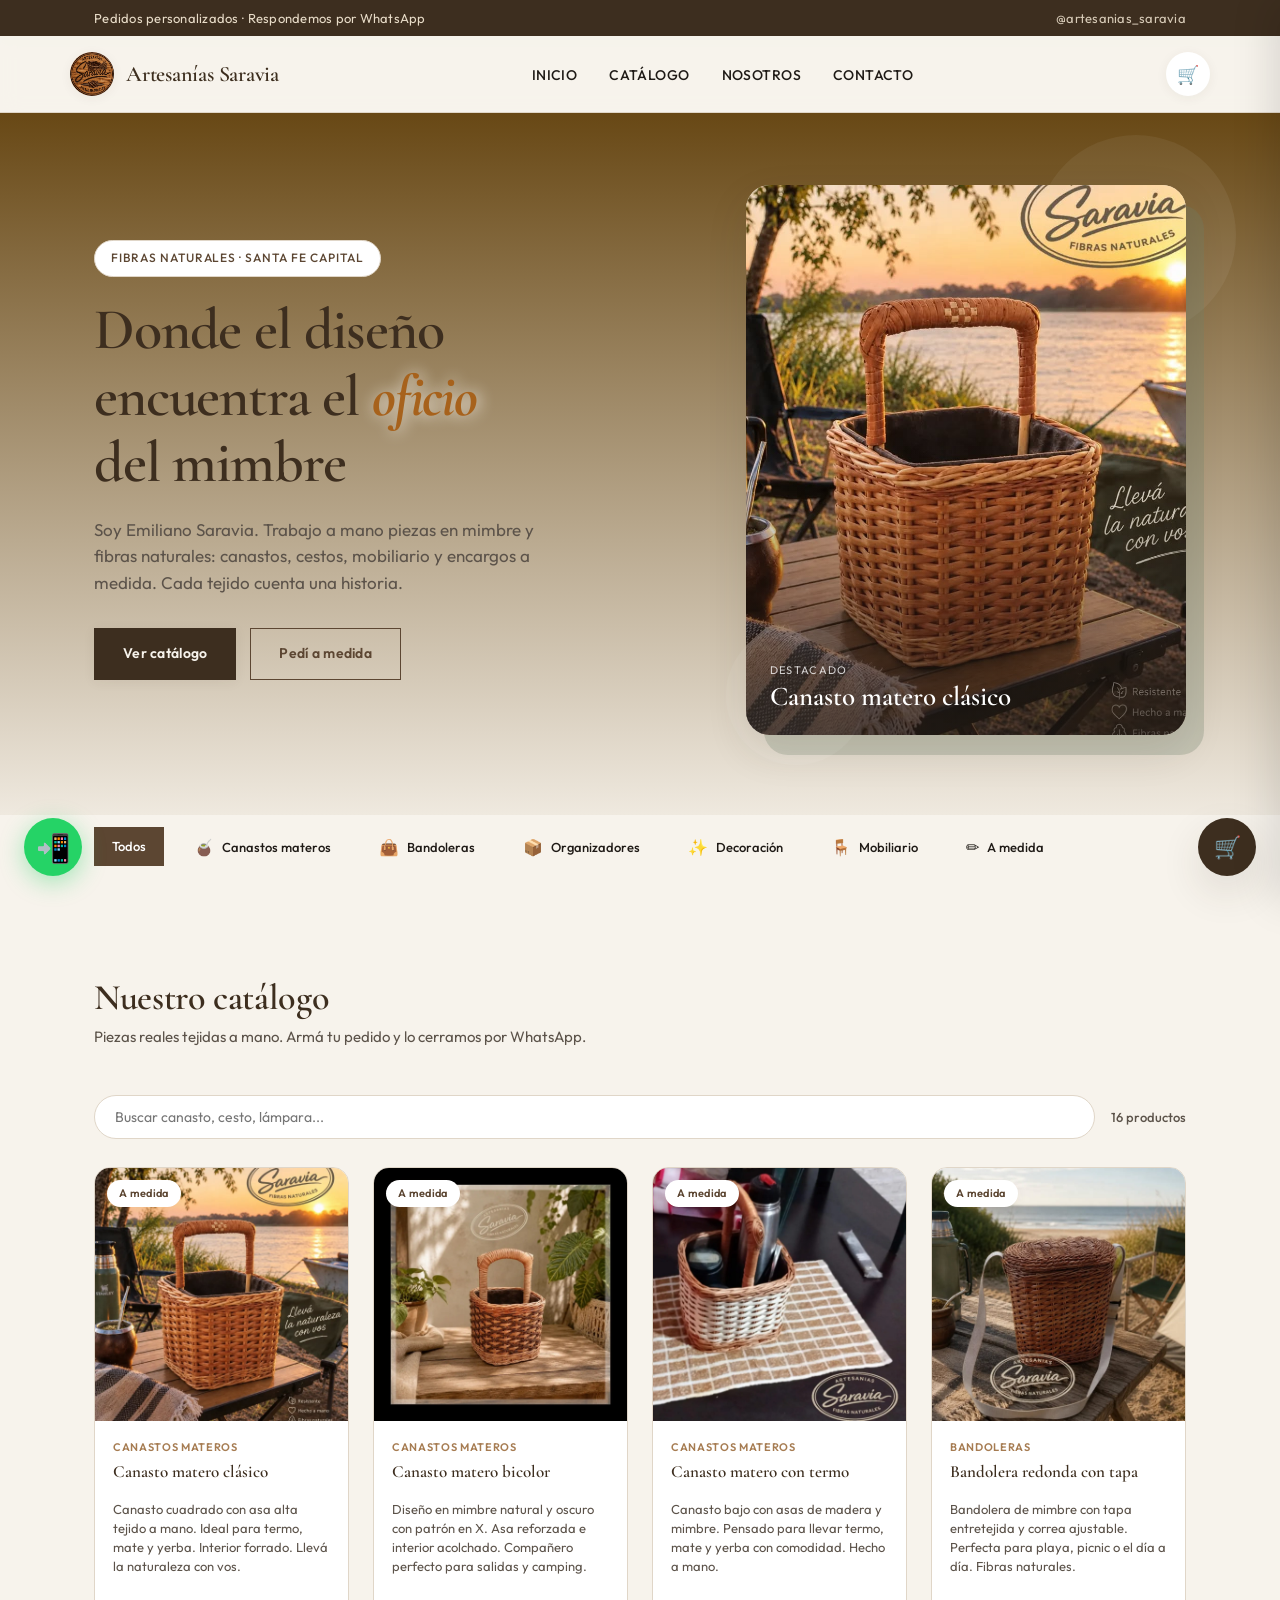
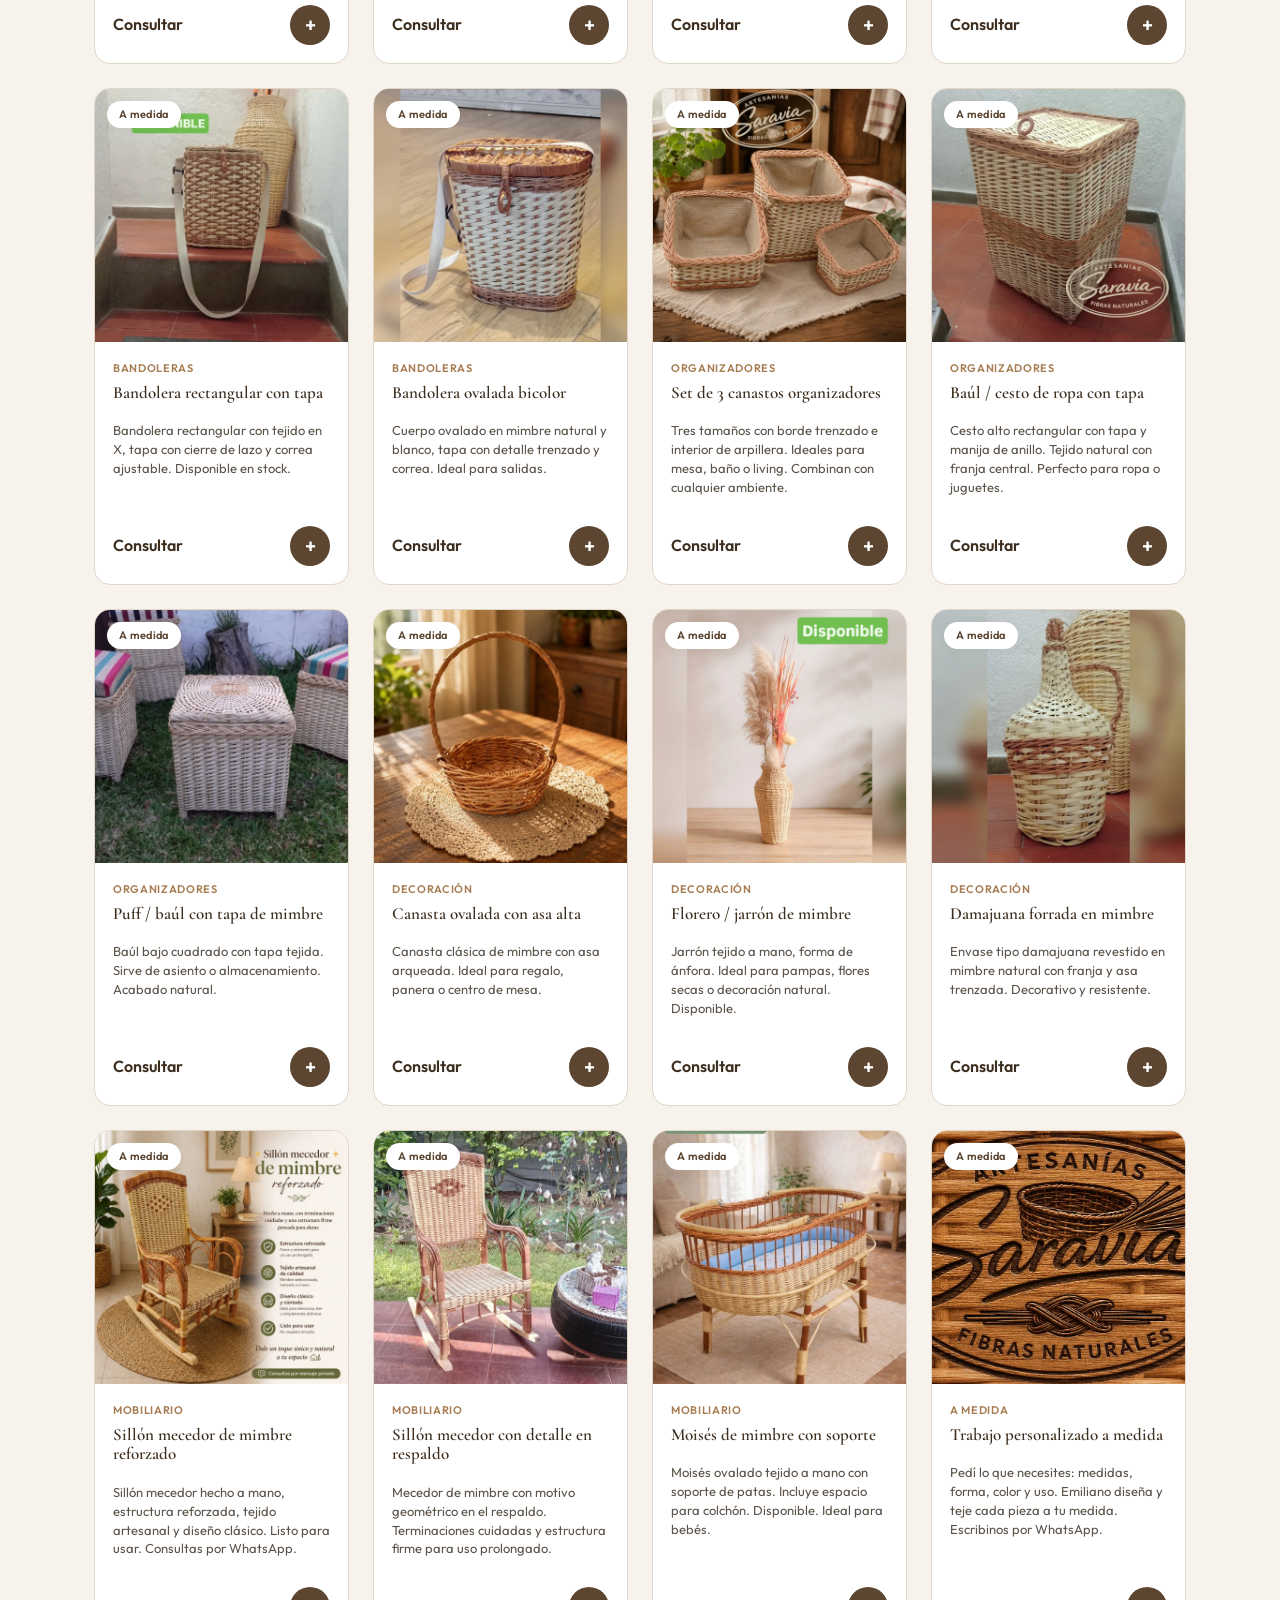
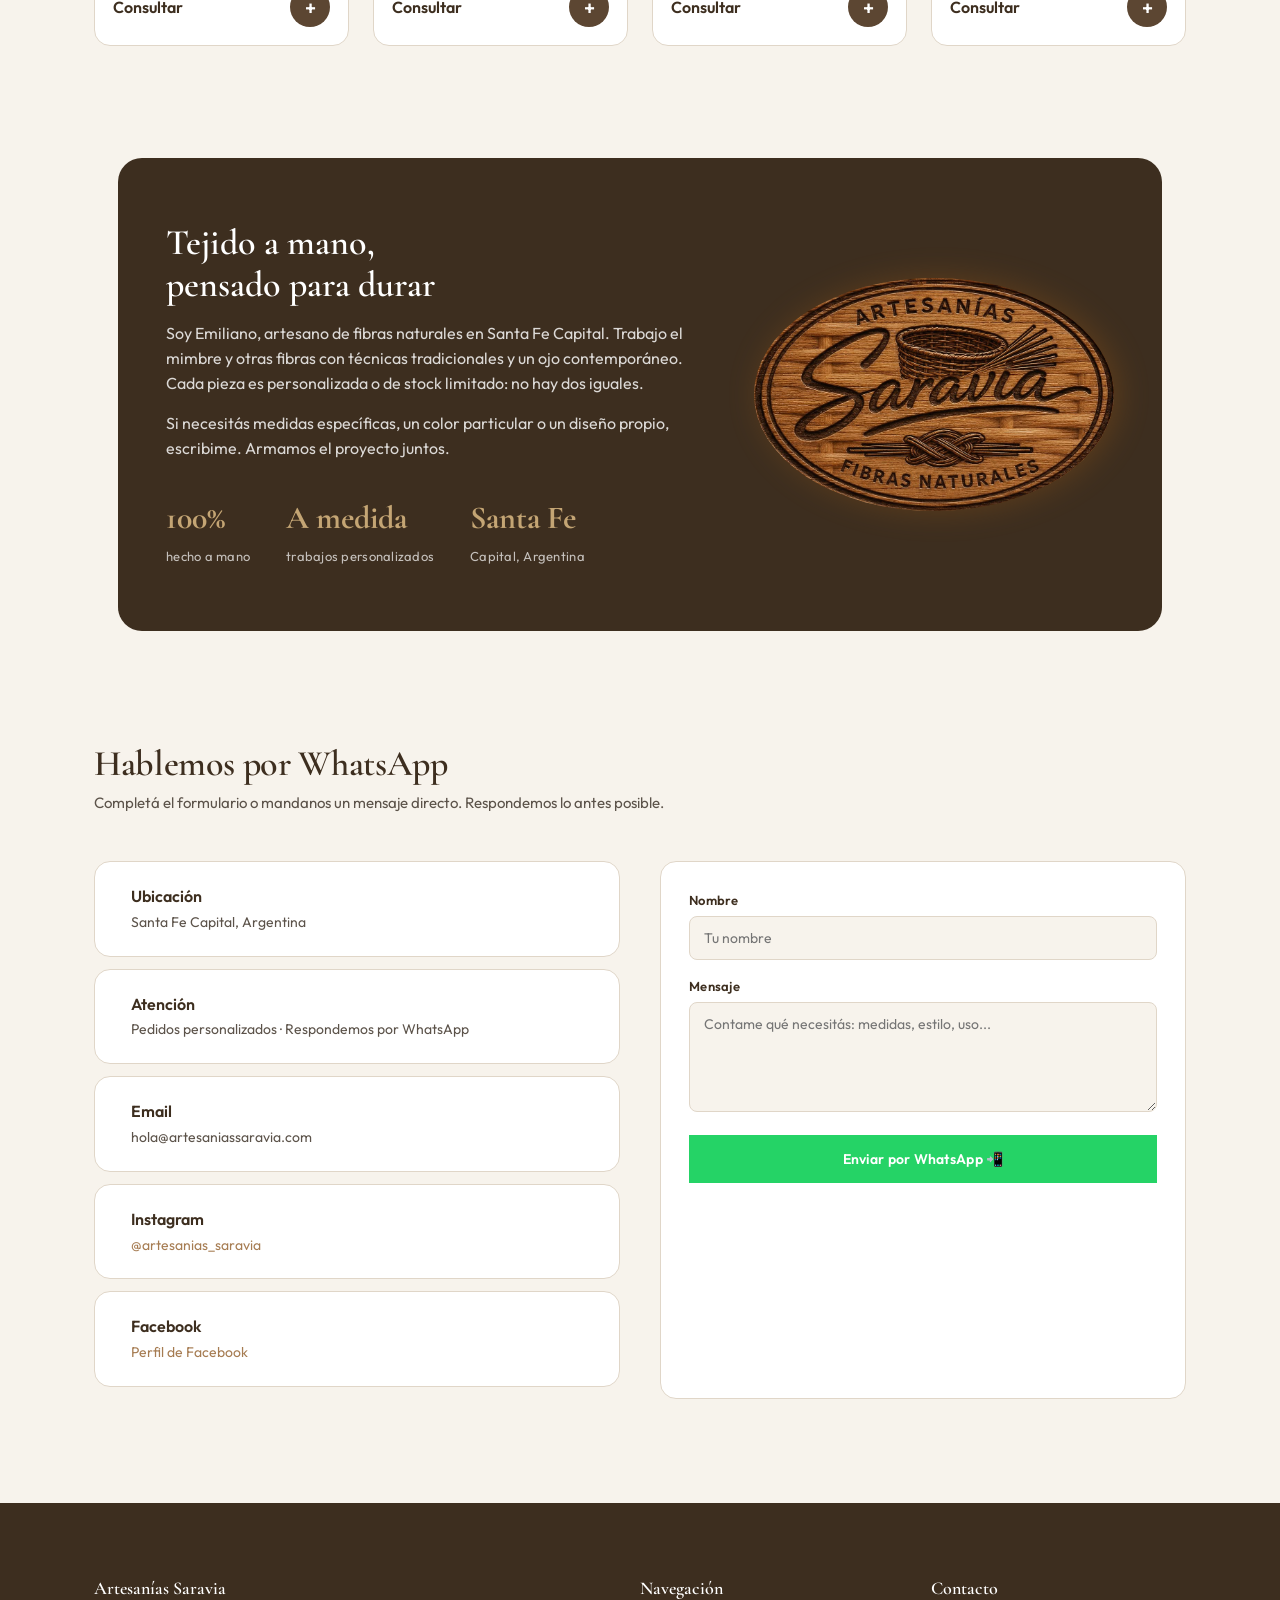
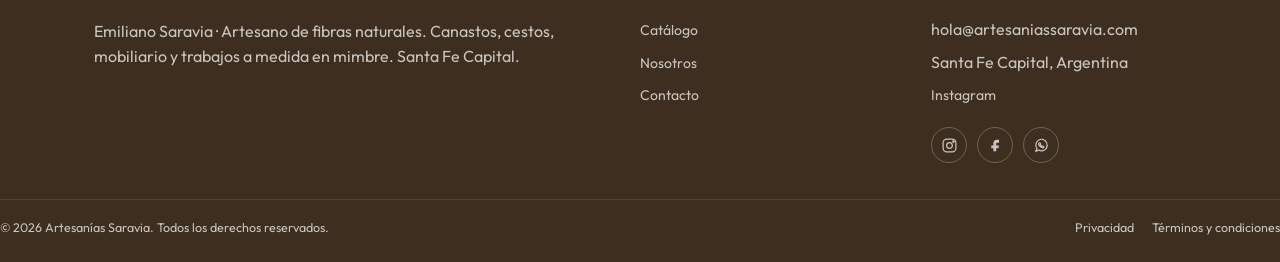
==== commit 485e7121: "Add privacy policy and terms and conditions pages - Created privacy.html with details on data collec" ====
--- a/index.html
+++ b/index.html
@@ -19,7 +19,7 @@
 <header class="site-header">
   <nav class="nav container">
     <a href="#inicio" class="brand">
-      <img class="brand-logo" src="./img/logo_saravia.png" alt="Artesanías Saravia" width="42" height="42">
+      <img class="brand-logo" src="./img/logo-artesanias-saravia.png" alt="Artesanías Saravia" width="42" height="42">
       <span class="brand-name" id="brand-name">Artesanías Saravia</span>
     </a>
     <ul class="nav-links" id="nav-links">
@@ -49,7 +49,22 @@
       </div>
     </div>
     <div class="hero-art">
-      <img src="./img/logo_saravia.png" alt="Logo Artesanías Saravia" class="hero-photo">
+      <div class="hero-carousel" id="hero-carousel" aria-label="Productos destacados">
+        <div class="hero-slides">
+          <article class="hero-slide active" data-hero-product="mat-01">
+            <img src="./img/canasto-matero-clasico.jpg" alt="Canasto matero clásico">
+            <div class="hero-slide-caption"><span>Destacado</span><strong>Canasto matero clásico</strong></div>
+          </article>
+          <article class="hero-slide" data-hero-product="ban-01">
+            <img src="./img/bandolera-redonda.jpg" alt="Bandolera redonda con tapa">
+            <div class="hero-slide-caption"><span>Hecho a mano</span><strong>Bandolera redonda</strong></div>
+          </article>
+          <article class="hero-slide" data-hero-product="mob-01">
+            <img src="./img/mecedor-reforzado.jpg" alt="Sillón mecedor de mimbre reforzado">
+            <div class="hero-slide-caption"><span>Oficio artesanal</span><strong>Sillón mecedor</strong></div>
+          </article>
+        </div>
+      </div>
     </div>
   </div>
 </section>
@@ -97,7 +112,7 @@
             <div class="stat"><b>Santa Fe</b><span>Capital, Argentina</span></div>
           </div>
         </div>
-        <div class="about-art"><img src="./img/logo_saravia.png" alt="Logo" class="about-logo"></div>
+        <div class="about-art"><img src="./img/logo-artesanias-saravia.png" alt="Logo" class="about-logo"></div>
       </div>
     </div>
   </div>
@@ -170,9 +185,20 @@
         <li id="footer-address">Santa Fe Capital, Argentina</li>
         <li><a href="https://www.instagram.com/artesanias_saravia/" target="_blank" rel="noopener">Instagram</a></li>
       </ul>
-    </div>
-  </div>
-  <div class="footer-bottom">© <span id="year"></span> Artesanías Saravia. Todos los derechos reservados.</div>
+      <div class="social-links" aria-label="Redes sociales">
+        <a href="https://www.instagram.com/artesanias_saravia/" target="_blank" rel="noopener" aria-label="Instagram">
+          <svg aria-hidden="true" viewBox="0 0 24 24"><rect x="3" y="3" width="18" height="18" rx="5"></rect><circle cx="12" cy="12" r="4"></circle><circle cx="17.5" cy="6.5" r="1"></circle></svg>
+        </a>
+        <a href="https://www.facebook.com/profile.php?id=61577900293015" target="_blank" rel="noopener" aria-label="Facebook">
+          <svg aria-hidden="true" viewBox="0 0 24 24"><path d="M14 8h3V4h-3c-3.3 0-5 1.9-5 5v3H6v4h3v4h4v-4h3l1-4h-4V9c0-.7.3-1 1-1Z"></path></svg>
+        </a>
+        <a href="https://wa.me/5493420000000" target="_blank" rel="noopener" aria-label="WhatsApp">
+          <svg aria-hidden="true" viewBox="0 0 24 24"><path d="M20 11.5a8 8 0 0 1-11.8 7L4 20l1.5-4.1A8 8 0 1 1 20 11.5Z"></path><path d="M8.5 8.5c.2-.4.4-.4.7-.4h.5c.2 0 .4.1.5.4l.6 1.4c.1.2.1.4-.1.6l-.5.6c.6 1.1 1.4 1.8 2.5 2.3l.5-.5c.2-.2.4-.2.7-.1l1.3.6c.3.1.4.3.3.6-.2.8-.8 1.3-1.6 1.3-2.1-.1-5.5-2.8-6-5.3-.1-.6.1-1.2.6-1.5Z"></path></svg>
+        </a>
+      </div>
+    </div>
+  </div>
+  <div class="footer-bottom"><span>© <span id="year"></span> Artesanías Saravia. Todos los derechos reservados.</span><span class="legal-links"><a href="./privacy.html">Privacidad</a><a href="./terms.html">Términos y condiciones</a></span></div>
 </footer>
 
 <button class="fab-whatsapp" id="fab-whatsapp" aria-label="Escribinos por WhatsApp">📲</button>
--- a/css/style.css
+++ b/css/style.css
@@ -300,16 +300,63 @@
 
 .hero-art {
   position: relative;
-  background: transparent;
-  border-radius: 90%;
-  
-display: flex;
+  display: flex;
   align-items: center;
   justify-content: center;
-  overflow: hidden;
   opacity: 0;
   animation: fadeIn 1s var(--ease) 0.2s forwards;
-  box-shadow: 5px 5px 25px 5px rgba(126, 75, 24, 0.555)
+  background: transparent !important;
+}
+.hero-carousel {
+  width: min(100%, 440px);
+  position: relative;
+}
+.hero-slides {
+  position: relative;
+  aspect-ratio: 4 / 5;
+  overflow: hidden;
+  border-radius: var(--radius-lg);
+  background: var(--cream-2);
+  box-shadow: 18px 20px 0 rgba(107, 127, 106, 0.28), var(--shadow-md);
+}
+.hero-slide {
+  position: absolute;
+  inset: 0;
+  opacity: 0;
+  visibility: hidden;
+  transform: scale(1.04);
+  transition: opacity 0.55s ease, transform 0.8s var(--ease), visibility 0.55s;
+}
+.hero-slide.active { opacity: 1; visibility: visible; transform: scale(1); }
+.hero-slide img { width: 100%; height: 100%; object-fit: cover; }
+.hero-slide::after {
+  content: "";
+  position: absolute;
+  inset: 45% 0 0;
+  background: linear-gradient(transparent, rgba(31, 26, 22, 0.7));
+}
+.hero-slide-caption {
+  position: absolute;
+  z-index: 1;
+  left: 24px;
+  right: 24px;
+  bottom: 24px;
+  color: white;
+}
+.hero-slide-caption span {
+  display: block;
+  font-size: 11px;
+  letter-spacing: 0.12em;
+  text-transform: uppercase;
+  opacity: 0.78;
+}
+.hero-slide-caption strong {
+  display: block;
+  margin-top: 4px;
+  font: 600 27px/1.05 'Cormorant Garamond', serif;
+}
+.hero-carousel-controls {
+  display: none;
 }
 .hero-art .hero-icon {
   font-size: 100px;
@@ -698,12 +745,32 @@
   color: white;
 }
 .footer-bottom {
-  text-align: center;
+  display: flex;
+  justify-content: space-between;
+  align-items: center;
+  gap: 18px;
+  flex-wrap: wrap;
   font-size: 12.5px;
   margin-top: 36px;
   border-top: 1px solid rgba(255, 255, 255, 0.1);
   padding-top: 18px;
 }
+.legal-links { display: flex; gap: 18px; }
+.legal-links a { font-size: 12.5px; }
+.social-links { display: flex; gap: 10px; margin-top: 20px; }
+.social-links a {
+  width: 36px;
+  height: 36px;
+  display: grid;
+  place-items: center;
+  border: 1px solid rgba(255, 255, 255, 0.25);
+  border-radius: 50%;
+  transition: background 0.2s, border-color 0.2s, transform 0.2s;
+}
+.social-links a:hover { background: var(--accent); border-color: var(--accent); transform: translateY(-2px); }
+.social-links svg { width: 17px; height: 17px; fill: none; stroke: currentColor; stroke-width: 1.7; }
+.social-links a:nth-child(2) svg { fill: currentColor; stroke: none; }
+.social-links a:nth-child(3) svg path:first-child { fill: none; }
 
 /* ---------- Floating buttons ---------- */
 .fab-whatsapp {
@@ -898,10 +965,31 @@
   transform: translateX(-50%) translateY(0);
 }
 
+/* ---------- Legal pages ---------- */
+.legal-page { min-height: 100vh; display: flex; flex-direction: column; }
+.legal-main { flex: 1; padding: 72px 0; }
+.legal-content { max-width: 760px; }
+.legal-kicker { color: var(--accent); text-transform: uppercase; letter-spacing: 0.12em; font-size: 12px; font-weight: 600; }
+.legal-content h1 { font-size: clamp(40px, 6vw, 64px); margin-top: 12px; }
+.legal-content .legal-updated { color: var(--ink-soft); margin: 14px 0 42px; }
+.legal-content h2 { font-size: 25px; margin: 34px 0 8px; }
+.legal-content p, .legal-content li { color: var(--ink-soft); font-size: 16px; }
+.legal-content ul { padding-left: 22px; }
+.legal-back { display: inline-flex; margin-top: 36px; color: var(--wicker-700); font-weight: 600; text-decoration: none; }
+.legal-back:hover { text-decoration: underline; }
+
+@media (max-width: 760px) {
+  .hero { padding: 52px 0 64px; }
+  .hero .container { grid-template-columns: 1fr; gap: 44px; }
+  .hero-art { width: min(100%, 390px); margin: 0 auto; }
+  .footer-bottom { justify-content: center; text-align: center; }
+  .legal-links { justify-content: center; }
+}
+
 /* ---------- Mobile nav ---------- */
 @media (max-width: 860px) {
   .hero .container { grid-template-columns: 1fr; }
-  .hero-art { max-width: 320px; margin: 0 auto; aspect-ratio: 1; }
+  .hero-art { max-width: 320px; margin: 0 auto; }
   .nav-links {
     display: none;
     position: absolute;
@@ -933,22 +1021,6 @@
   box-shadow: var(--shadow-sm);
 }
 
-.hero-art {
-  background: var(--cream-2);
-  padding: 0;
-}
-.hero-art .hero-photo {
-  width: 100%;
-  height: 100%;
-  object-fit: cover;
-  border-radius: 90%;
-  display: block;
-}
-.hero-art::before,
-.hero-art::after {
-  display: none;
-}
-
 .about-logo {
   height: auto;
   border-radius: 90%;
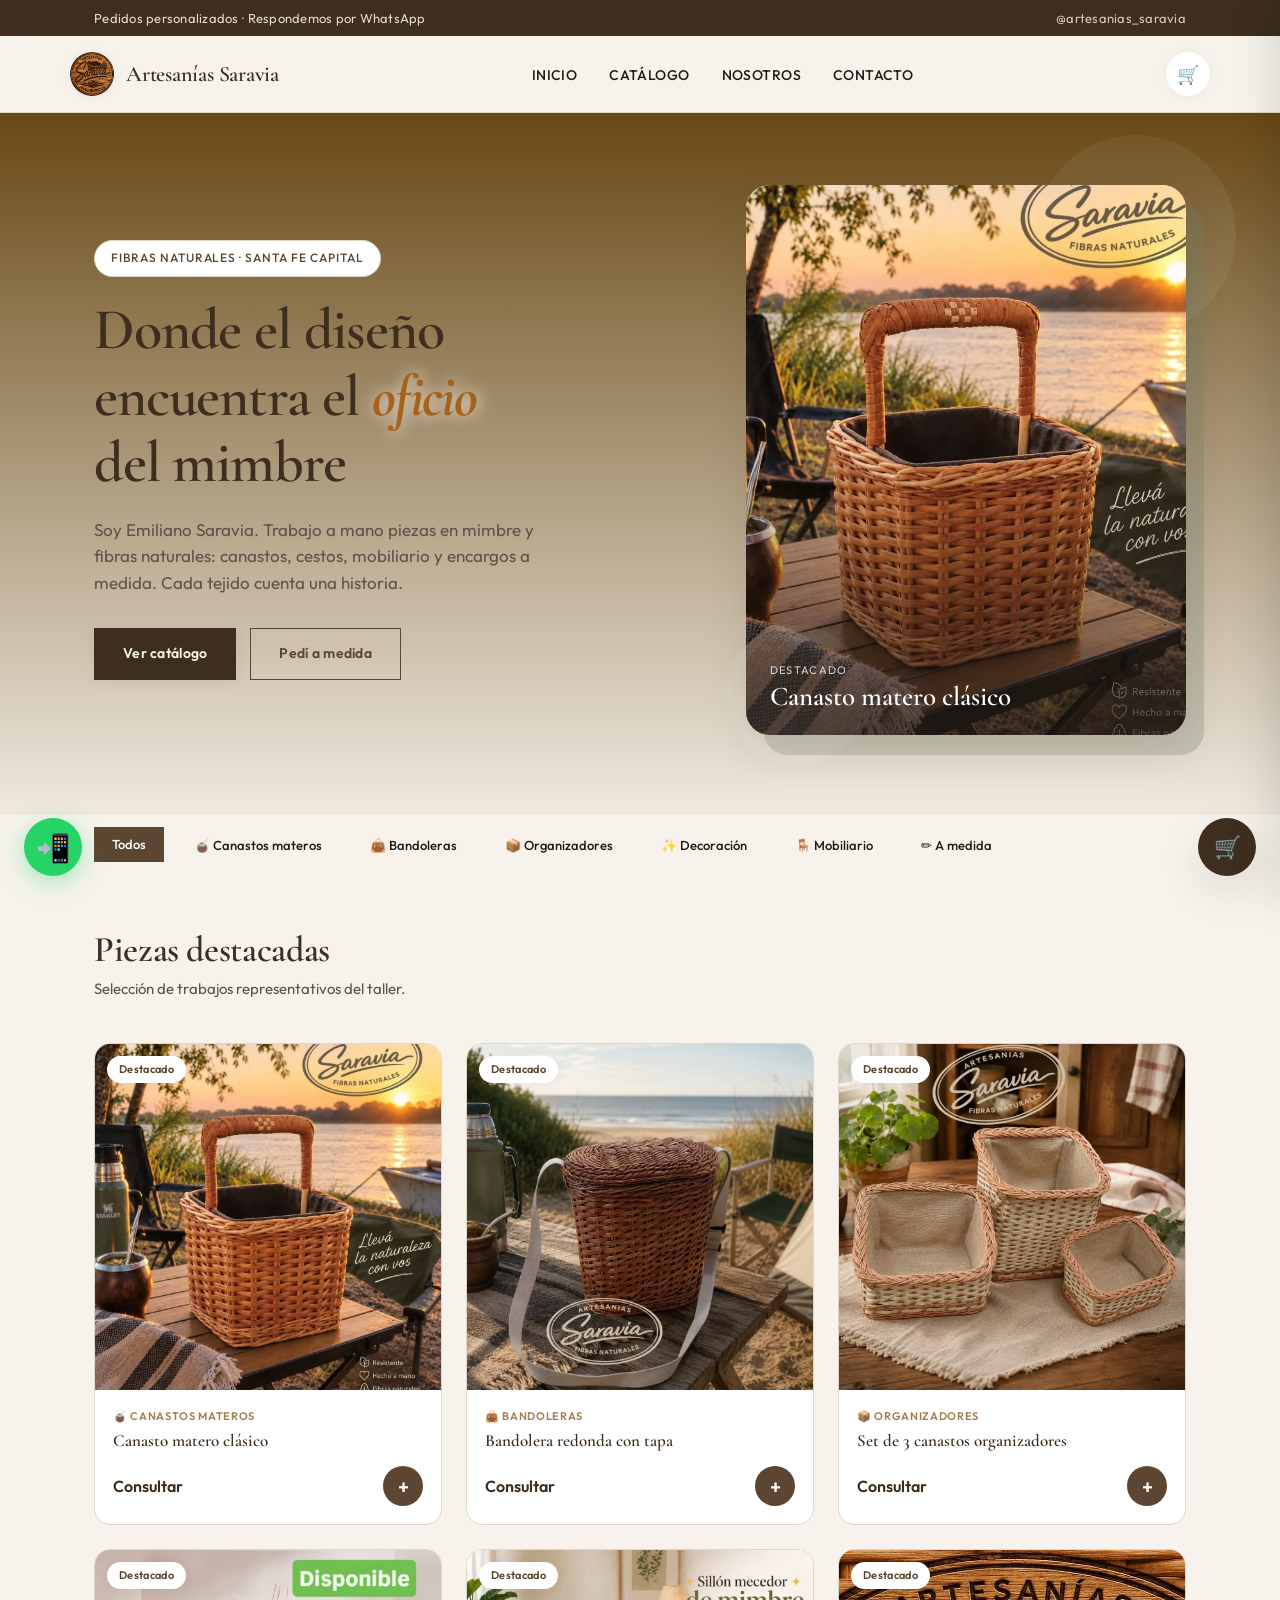
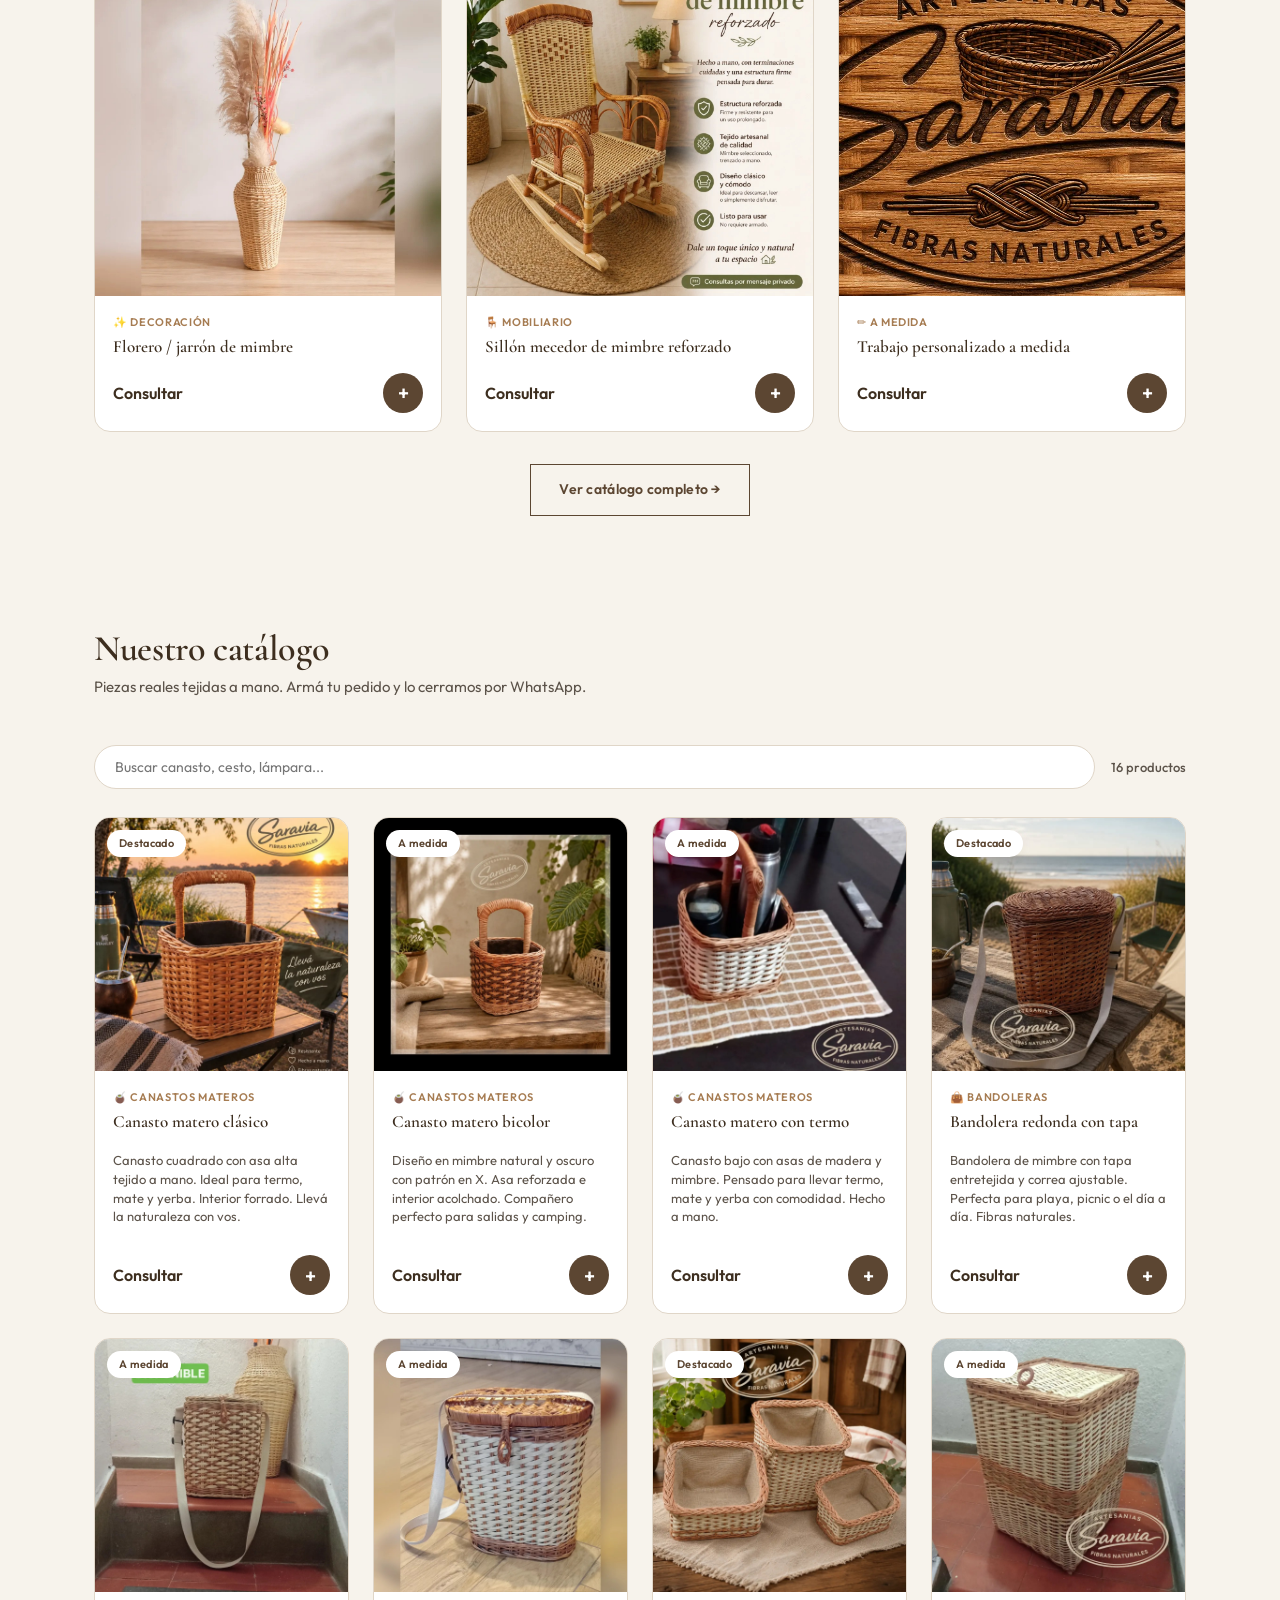
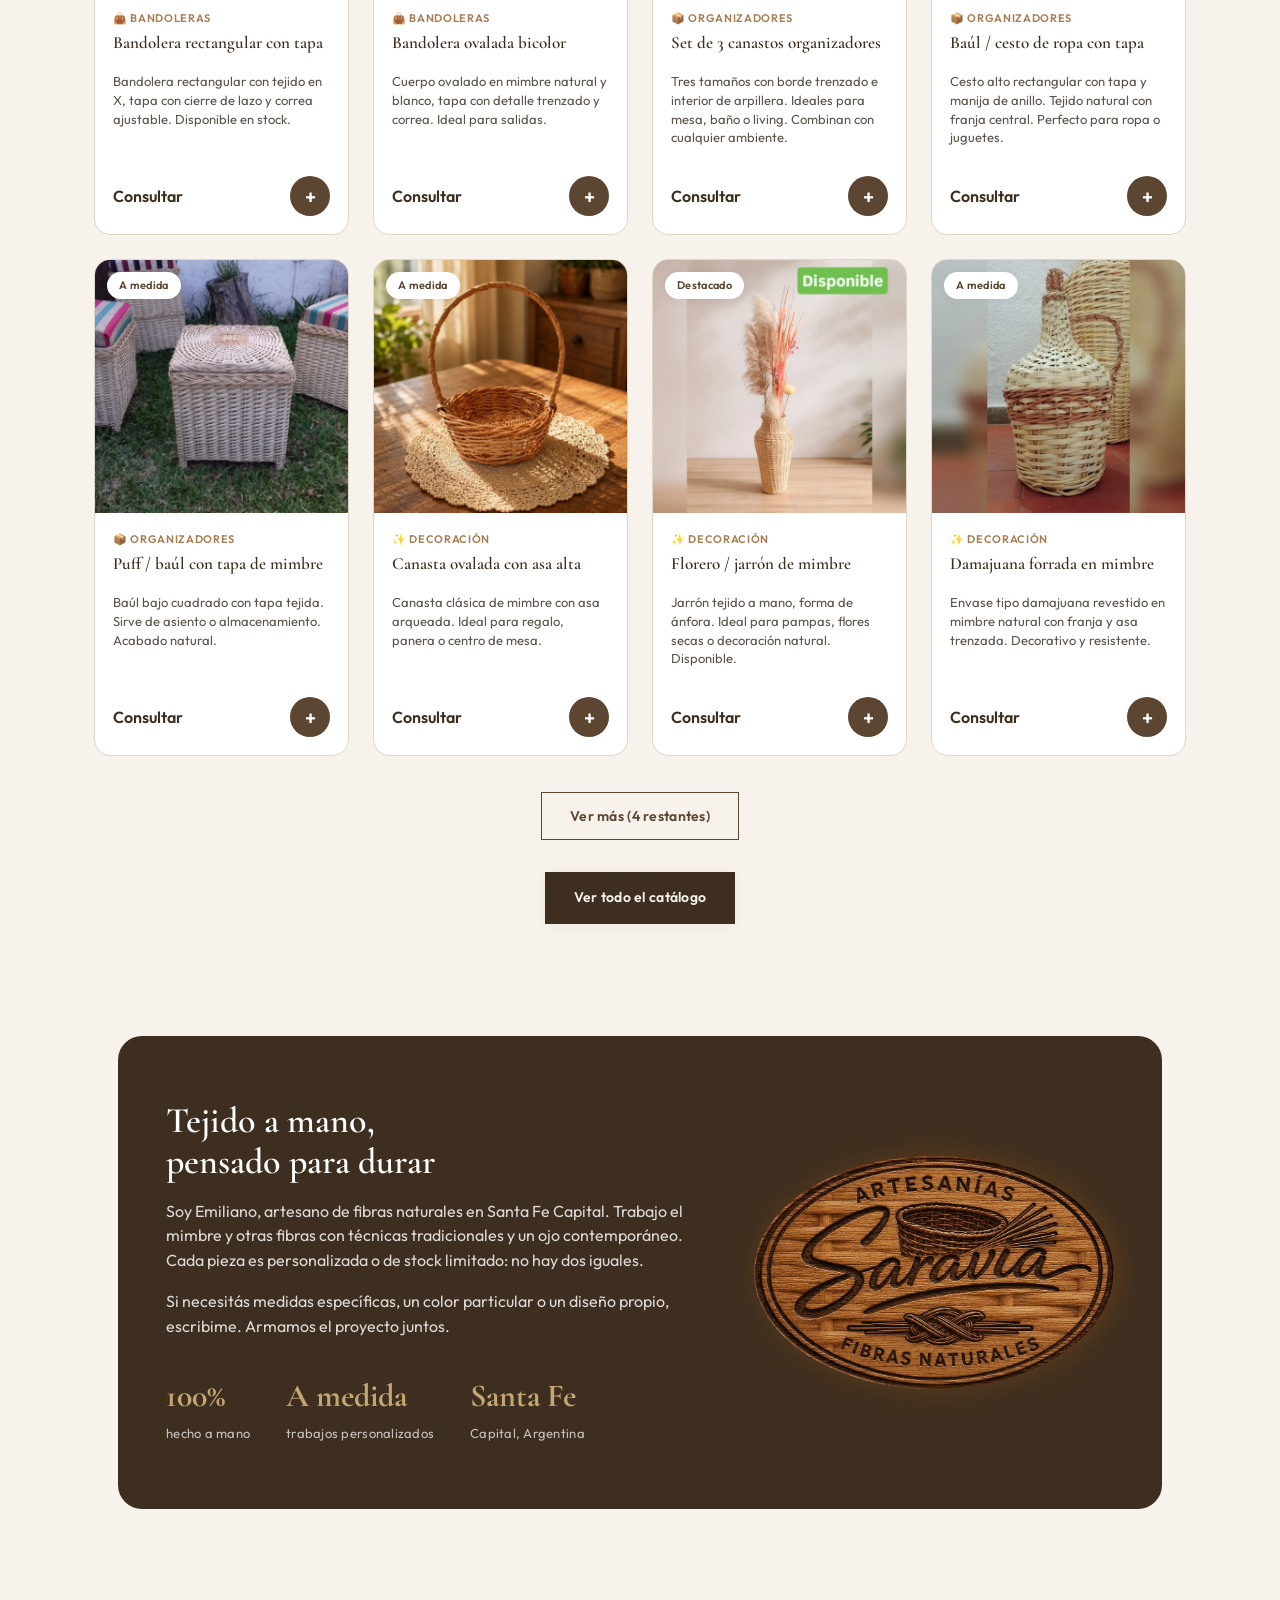
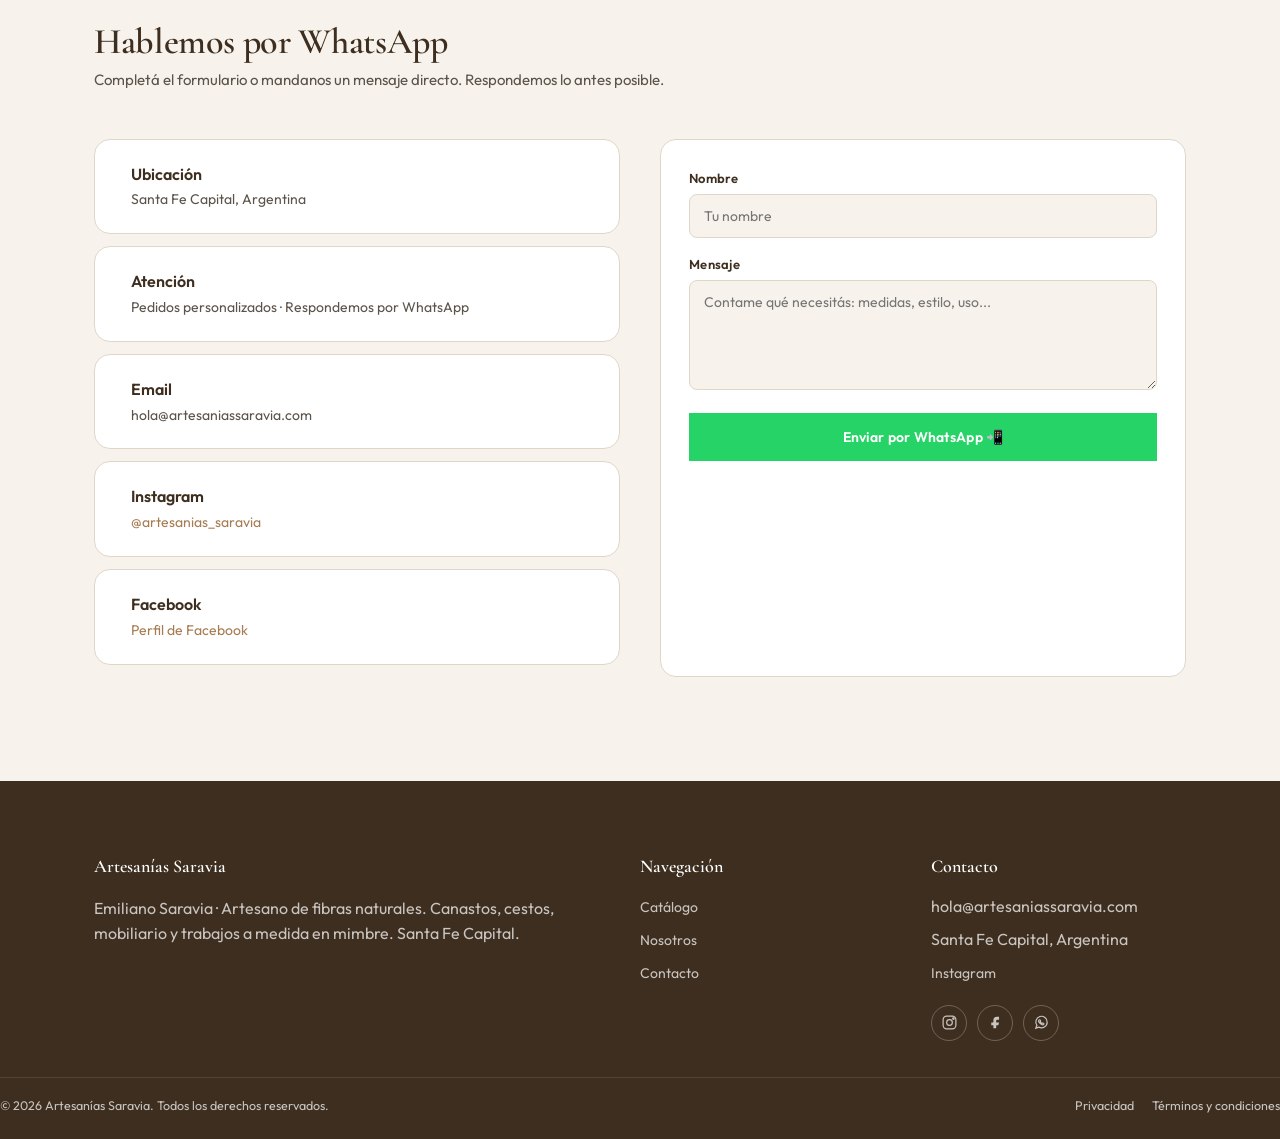
==== commit 5426a9ef: "feat: Implement data layer with localStorage and JSON catalog for Artesanías Saravia - Refactor stor" ====
--- a/index.html
+++ b/index.html
@@ -4,8 +4,23 @@
   <meta charset="UTF-8">
   <meta name="viewport" content="width=device-width, initial-scale=1.0">
   <title>Artesanías Saravia — Fibras naturales tejidas a mano</title>
-  <meta name="description" content="Emiliano Saravia, artesano de fibras naturales en Santa Fe Capital. Canastos, cestos, mobiliario y trabajos personalizados en mimbre. Pedidos por WhatsApp.">
+  <meta name="description" content="Emiliano Saravia, artesano de fibras naturales en Santa Fe Capital. Canastos materos, bandoleras, mobiliario y trabajos personalizados en mimbre. Pedidos por WhatsApp.">
+  <meta name="keywords" content="mimbre, artesanías, canastos materos, bandoleras, mimbre Santa Fe, tejidos a mano, fibras naturales, Emiliano Saravia">
+  <meta name="author" content="Artesanías Saravia">
+  <meta name="robots" content="index, follow">
+  <link rel="canonical" href="https://artesaniassaravia.com/">
+  <!-- Open Graph -->
+  <meta property="og:type" content="website">
+  <meta property="og:title" content="Artesanías Saravia — Mimbre y fibras naturales">
+  <meta property="og:description" content="Piezas tejidas a mano en mimbre. Canastos, bandoleras, mobiliario y encargos a medida. Santa Fe Capital.">
+  <meta property="og:url" content="https://artesaniassaravia.com/">
+  <meta property="og:locale" content="es_AR">
+  <!-- Twitter -->
+  <meta name="twitter:card" content="summary_large_image">
+  <meta name="twitter:title" content="Artesanías Saravia">
+  <meta name="twitter:description" content="Mimbre y fibras naturales tejidas a mano en Santa Fe.">
   <link rel="stylesheet" href="./css/style.css">
+  <link rel="icon" href="data:image/svg+xml,<svg xmlns='http://www.w3.org/2000/svg' viewBox='0 0 100 100'><text y='.9em' font-size='90'>🌿</text></svg>">
 </head>
 <body>
 
@@ -24,7 +39,7 @@
     </a>
     <ul class="nav-links" id="nav-links">
       <li><a href="#inicio">Inicio</a></li>
-      <li><a href="#catalogo">Catálogo</a></li>
+      <li><a href="pages/catalogo.html" data-catalog-link>Catálogo</a></li>
       <li><a href="#nosotros">Nosotros</a></li>
       <li><a href="#contacto">Contacto</a></li>
     </ul>
@@ -44,7 +59,7 @@
       <h1>Donde el diseño<br>encuentra el <em>oficio</em><br>del mimbre</h1>
       <p class="lead">Soy Emiliano Saravia. Trabajo a mano piezas en mimbre y fibras naturales: canastos, cestos, mobiliario y encargos a medida. Cada tejido cuenta una historia.</p>
       <div class="hero-ctas">
-        <a href="#catalogo" class="btn btn-primary">Ver catálogo</a>
+        <a href="pages/catalogo.html" class="btn btn-primary" data-catalog-link>Ver catálogo</a>
         <a href="#contacto" class="btn btn-secondary">Pedí a medida</a>
       </div>
     </div>
@@ -78,6 +93,25 @@
 </section>
 
 
+
+<!-- DESTACADOS -->
+<section class="section featured-section" id="destacados">
+  <div class="container">
+    <div class="section-head reveal">
+      <div>
+        <h2>Piezas destacadas</h2>
+        <p>Selección de trabajos representativos del taller.</p>
+      </div>
+    </div>
+    <div class="featured-grid" id="featured-grid">
+      <!-- inyectado por JS -->
+    </div>
+    <div class="catalog-cta-bar">
+      <a href="pages/catalogo.html" class="btn btn-secondary" data-catalog-link>Ver catálogo completo →</a>
+    </div>
+  </div>
+</section>
+
 <!-- CATALOG SECTION-->
 <section class="section" id="catalogo">
   <div class="container">
@@ -94,6 +128,9 @@
     <div id="catalog-loading" class="catalog-loading">Cargando catálogo…</div>
     <div class="grid" id="product-grid" style="display:none">
       <!-- productos inyectados por JS -->
+    </div>
+    <div class="catalog-cta-bar">
+      <a href="pages/catalogo.html" class="btn btn-primary" data-catalog-link>Ver todo el catálogo</a>
     </div>
   </div>
 </section>
@@ -173,7 +210,7 @@
     <div>
       <h4>Navegación</h4>
       <ul>
-        <li><a href="#catalogo">Catálogo</a></li>
+        <li><a href="pages/catalogo.html" data-catalog-link>Catálogo</a></li>
         <li><a href="#nosotros">Nosotros</a></li>
         <li><a href="#contacto">Contacto</a></li>
       </ul>
--- a/css/style.css
+++ b/css/style.css
@@ -1027,3 +1027,233 @@
   filter: drop-shadow(5px  0px 15px rgba(126, 75, 24, 0.555)) ;
   animation: none;
 }
+
+/* ========== PRODUCT DETAIL PAGE (PDP) ========== */
+.pdp {
+  padding: 40px 0 80px;
+}
+.pdp-breadcrumb {
+  font-size: 13px;
+  color: var(--ink-soft);
+  margin-bottom: 28px;
+  display: flex;
+  flex-wrap: wrap;
+  gap: 6px;
+  align-items: center;
+}
+.pdp-breadcrumb a {
+  text-decoration: none;
+  color: var(--ink-soft);
+}
+.pdp-breadcrumb a:hover {
+  color: var(--accent);
+  text-decoration: underline;
+}
+.pdp-breadcrumb .sep { opacity: 0.5; }
+.pdp-grid {
+  display: grid;
+  grid-template-columns: 1.05fr 0.95fr;
+  gap: 48px;
+  align-items: start;
+}
+@media (max-width: 900px) {
+  .pdp-grid { grid-template-columns: 1fr; gap: 32px; }
+}
+.pdp-gallery { position: sticky; top: 100px; }
+.pdp-main-img {
+  position: relative;
+  aspect-ratio: 1/1;
+  border-radius: var(--radius-lg);
+  overflow: hidden;
+  background: var(--cream-2);
+  border: 1px solid var(--line);
+  margin-bottom: 14px;
+}
+.pdp-gallery-nav {
+  position: absolute;
+  top: 50%;
+  display: grid;
+  width: 40px;
+  height: 40px;
+  place-items: center;
+  transform: translateY(-50%);
+  border: 1px solid var(--line);
+  border-radius: 50%;
+  background: rgba(255, 255, 255, 0.92);
+  color: var(--ink);
+  cursor: pointer;
+  font-size: 28px;
+  line-height: 1;
+}
+.pdp-gallery-nav.prev { left: 12px; }
+.pdp-gallery-nav.next { right: 12px; }
+.pdp-gallery-count {
+  position: absolute;
+  right: 12px;
+  bottom: 12px;
+  padding: 4px 10px;
+  border-radius: 12px;
+  background: rgba(255, 255, 255, 0.92);
+  color: var(--ink);
+  font-size: 12px;
+}
+.pdp-main-img img {
+  width: 100%;
+  height: 100%;
+  object-fit: cover;
+}
+.pdp-thumbs {
+  display: flex;
+  gap: 10px;
+  flex-wrap: wrap;
+}
+.pdp-thumb {
+  width: 72px;
+  height: 72px;
+  border-radius: var(--radius-sm);
+  overflow: hidden;
+  border: 2px solid transparent;
+  cursor: pointer;
+  background: var(--cream-2);
+  padding: 0;
+  transition: border-color 0.2s;
+}
+.pdp-thumb.active,
+.pdp-thumb:hover { border-color: var(--accent); }
+.pdp-thumb img {
+  width: 100%;
+  height: 100%;
+  object-fit: cover;
+}
+.pdp-info .pdp-cat {
+  font-size: 12px;
+  font-weight: 600;
+  text-transform: uppercase;
+  letter-spacing: 0.06em;
+  color: var(--accent);
+  margin-bottom: 8px;
+}
+.pdp-info h1 {
+  font-size: clamp(26px, 3.5vw, 36px);
+  margin-bottom: 12px;
+}
+.pdp-price-row {
+  display: flex;
+  align-items: baseline;
+  gap: 12px;
+  margin-bottom: 8px;
+}
+.pdp-price {
+  font-family: "Cormorant Garamond", serif;
+  font-size: 28px;
+  font-weight: 600;
+  color: var(--wicker-900);
+}
+.pdp-stock {
+  font-size: 13px;
+  color: var(--sage);
+  margin-bottom: 16px;
+  font-weight: 500;
+}
+.pdp-stock.out { color: #c45c4a; }
+.pdp-desc {
+  color: var(--ink-soft);
+  font-size: 15px;
+  line-height: 1.7;
+  margin-bottom: 24px;
+}
+.pdp-qty {
+  display: flex;
+  align-items: center;
+  border: 1.5px solid var(--line);
+  border-radius: 100px;
+  width: fit-content;
+  overflow: hidden;
+  background: var(--white);
+  margin-bottom: 20px;
+}
+.pdp-qty button {
+  width: 42px;
+  height: 42px;
+  border: none;
+  background: transparent;
+  font-size: 18px;
+  color: var(--ink);
+}
+.pdp-qty span {
+  min-width: 36px;
+  text-align: center;
+  font-weight: 600;
+  font-size: 14px;
+}
+.pdp-actions {
+  display: flex;
+  flex-wrap: wrap;
+  gap: 12px;
+  margin-top: 8px;
+}
+.pdp-actions .btn {
+  flex: 1;
+  min-width: 160px;
+  justify-content: center;
+}
+.pdp-meta {
+  margin-top: 36px;
+  border-top: 1px solid var(--line);
+  padding-top: 24px;
+}
+.pdp-meta-row {
+  display: grid;
+  grid-template-columns: 120px 1fr;
+  gap: 8px;
+  font-size: 14px;
+  padding: 8px 0;
+  border-bottom: 1px solid var(--line);
+}
+.pdp-meta-row:last-child { border-bottom: none; }
+.pdp-meta-row dt {
+  font-weight: 600;
+  color: var(--ink);
+}
+.pdp-meta-row dd {
+  margin: 0;
+  color: var(--ink-soft);
+}
+.pdp-related {
+  margin-top: 64px;
+}
+.pdp-related h2 {
+  font-size: 28px;
+  margin-bottom: 28px;
+}
+.card-link {
+  text-decoration: none;
+  color: inherit;
+  display: flex;
+  flex-direction: column;
+  height: 100%;
+}
+.card-link .card-body { flex: 1; }
+
+/* Featured section on home */
+.featured-section {
+  padding-top: 12px;
+}
+.featured-section .section-head {
+  margin-bottom: 28px;
+}
+.featured-grid {
+  display: grid;
+  grid-template-columns: repeat(3, 1fr);
+  gap: 24px;
+}
+@media (max-width: 900px) {
+  .featured-grid { grid-template-columns: repeat(2, 1fr); }
+}
+@media (max-width: 560px) {
+  .featured-grid { grid-template-columns: 1fr 1fr; gap: 14px; }
+}
+.catalog-cta-bar {
+  text-align: center;
+  margin-top: 32px;
+}
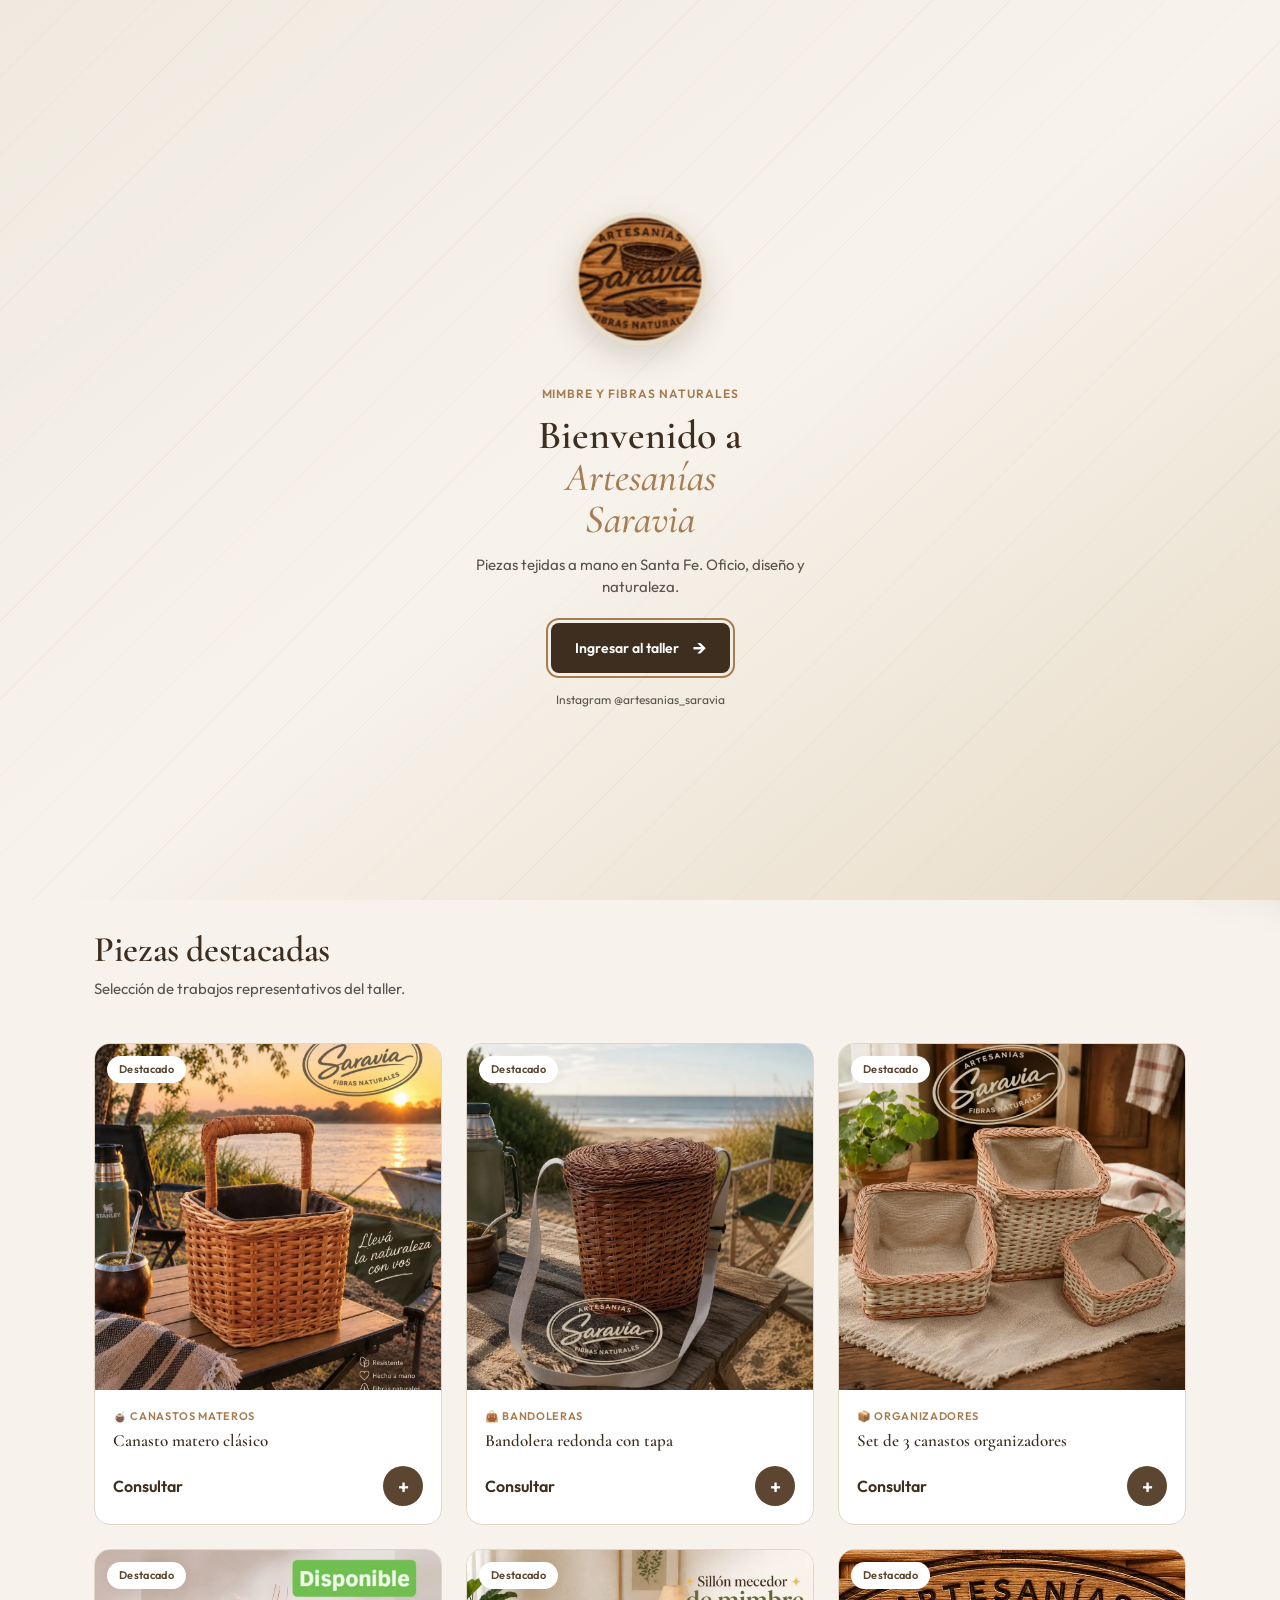
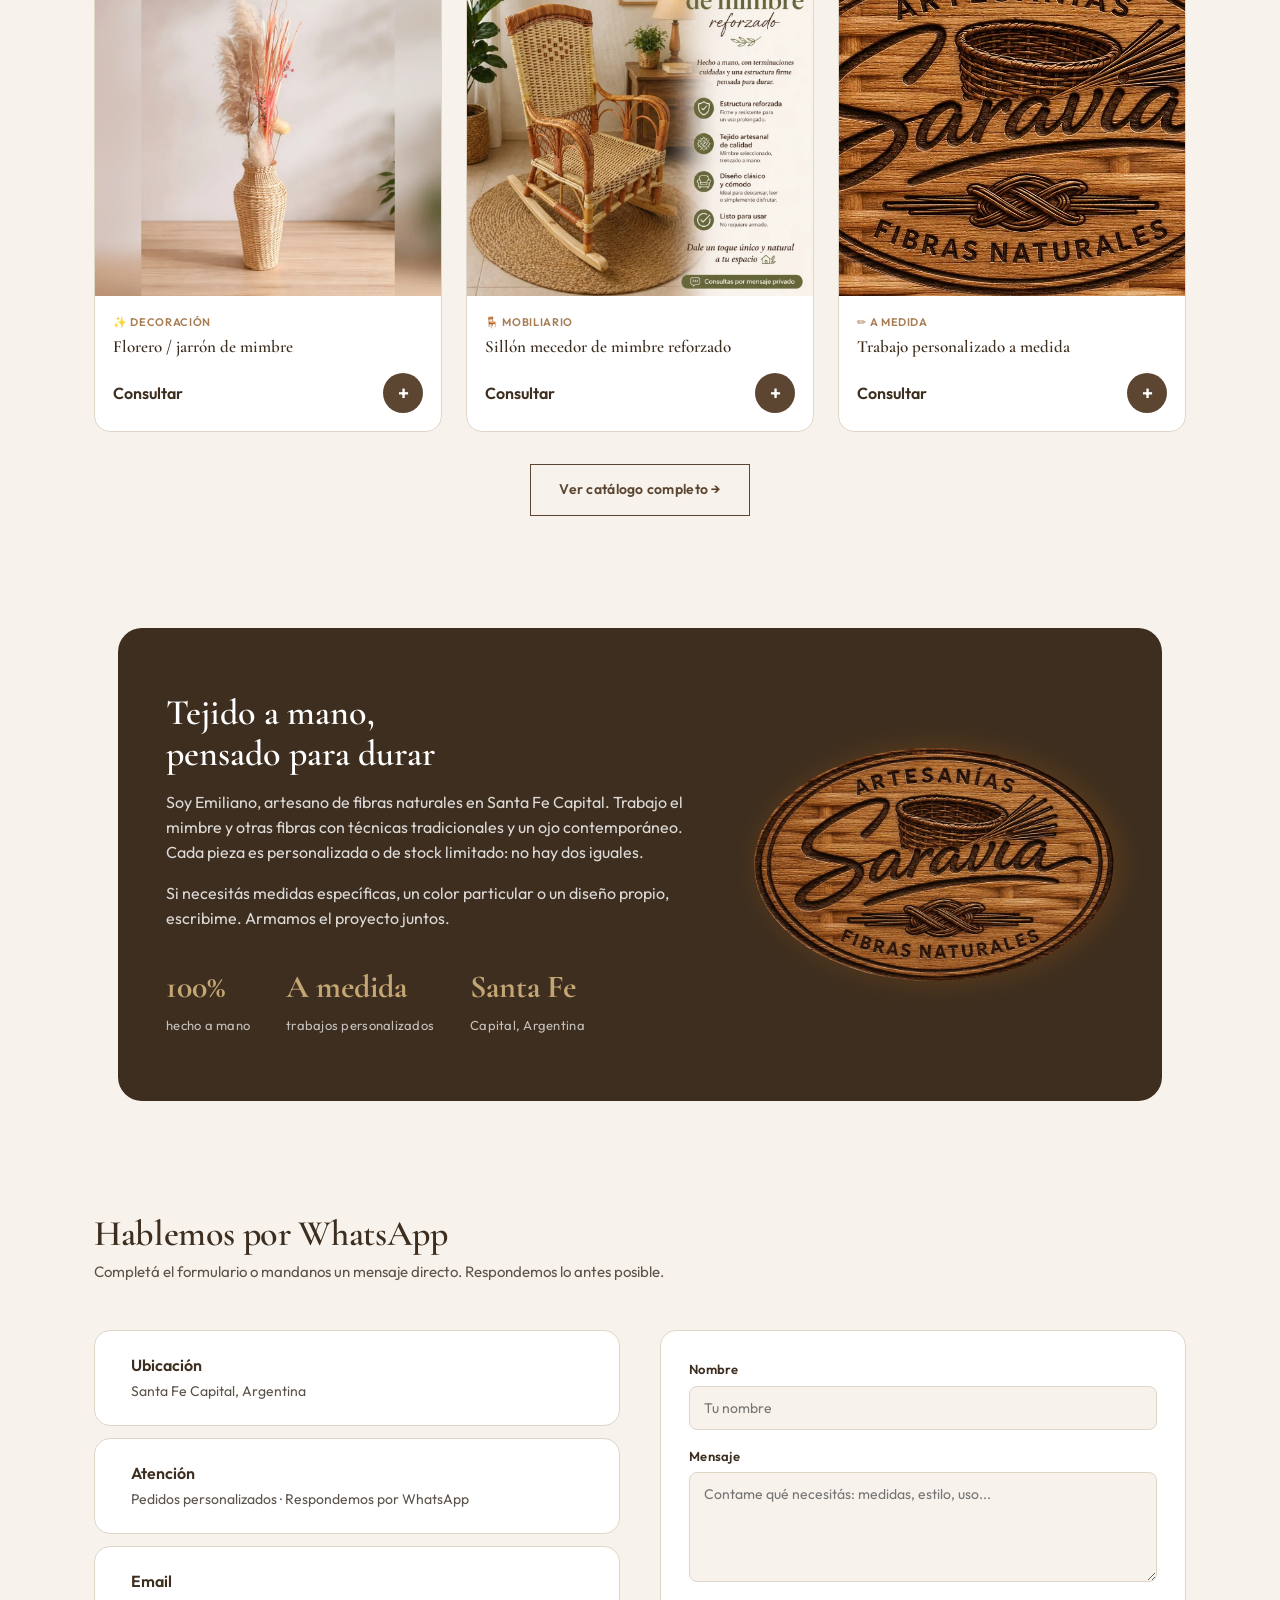
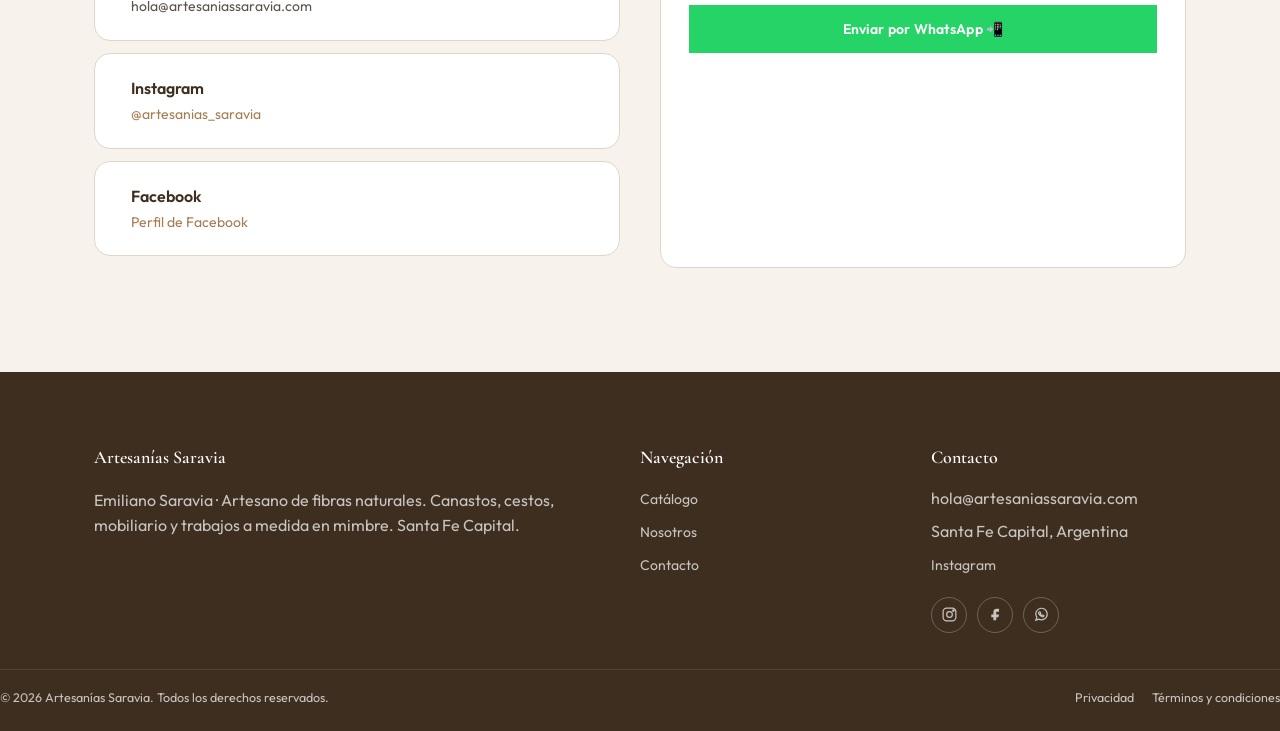
==== commit 5ad68692: "feat: Add entry screen with animations and update cart handling" ====
--- a/index.html
+++ b/index.html
@@ -24,6 +24,25 @@
 </head>
 <body>
 
+<div class="entry-screen" id="entry-screen" role="dialog" aria-modal="true" aria-labelledby="entry-title">
+  <div class="entry-screen-content">
+    <div class="entry-coin-stage" aria-hidden="true">
+      <div class="entry-coin">
+        <span class="entry-coin-edge"></span>
+        <img class="entry-coin-face front" src="./img/logo-artesanias-saravia.png" alt="">
+        <img class="entry-coin-face back" src="./img/logo-artesanias-saravia.png" alt="">
+      </div>
+    </div>
+    <p class="entry-eyebrow">Mimbre y fibras naturales</p>
+    <h1 id="entry-title">Bienvenido a <em>Artesanías Saravia</em></h1>
+    <p class="entry-description">Piezas tejidas a mano en Santa Fe. Oficio, diseño y naturaleza.</p>
+    <button class="entry-button" id="entry-enter" type="button">Ingresar al taller <span aria-hidden="true">→</span></button>
+    <a class="entry-instagram" href="https://www.instagram.com/artesanias_saravia/" target="_blank" rel="noopener">Instagram @artesanias_saravia</a>
+  </div>
+</div>
+
+
+
 <div class="topbar">
   <div class="container">
     <span id="topbar-hours">Pedidos personalizados · Respondemos por WhatsApp</span>
@@ -113,7 +132,7 @@
 </section>
 
 <!-- CATALOG SECTION-->
-<section class="section" id="catalogo">
+<!-- <section class="section" id="catalogo">
   <div class="container">
     <div class="section-head reveal">
       <div>
@@ -127,13 +146,13 @@
     </div>
     <div id="catalog-loading" class="catalog-loading">Cargando catálogo…</div>
     <div class="grid" id="product-grid" style="display:none">
-      <!-- productos inyectados por JS -->
+      <-- productos inyectados por JS --
     </div>
     <div class="catalog-cta-bar">
       <a href="pages/catalogo.html" class="btn btn-primary" data-catalog-link>Ver todo el catálogo</a>
     </div>
   </div>
-</section>
+</section> -->
 
 <section class="section" id="nosotros">
   <div class="container">
--- a/css/style.css
+++ b/css/style.css
@@ -1257,3 +1257,159 @@
   text-align: center;
   margin-top: 32px;
 }
+
+/* ========== ENTRY / INTRO SCREEN ========== */
+body.entry-open {
+  overflow: hidden;
+}
+.entry-screen {
+  position: fixed;
+  z-index: 200;
+  inset: 0;
+  display: grid;
+  min-height: 100vh;
+  min-height: 100dvh;
+  place-items: center;
+  overflow: hidden;
+  background:
+    repeating-linear-gradient(135deg, transparent 0 54px, rgba(139, 115, 85, 0.05) 54px 55px),
+    linear-gradient(145deg, #EFE9DF 0%, #F7F3EC 50%, #E8DCC8 100%);
+  opacity: 1;
+  visibility: visible;
+  transition: opacity 0.55s ease, visibility 0.55s ease;
+}
+.entry-screen[hidden] {
+  display: none;
+}
+.entry-screen.is-leaving {
+  opacity: 0;
+  visibility: hidden;
+  pointer-events: none;
+}
+.entry-screen-content {
+  display: flex;
+  width: min(100% - 40px, 460px);
+  flex-direction: column;
+  align-items: center;
+  padding: 44px 30px 38px;
+  text-align: center;
+  animation: entry-rise 0.75s var(--ease) both;
+}
+.entry-coin-stage {
+  display: grid;
+  width: 164px;
+  height: 164px;
+  margin-bottom: 24px;
+  place-items: center;
+  perspective: 900px;
+}
+.entry-coin {
+  position: relative;
+  width: 132px;
+  height: 132px;
+  transform-style: preserve-3d;
+  animation: entry-coin-spin 3.2s linear infinite;
+}
+.entry-coin-face {
+  position: absolute;
+  inset: 0;
+  width: 100%;
+  height: 100%;
+  border: 5px solid #E8DCC8;
+  border-radius: 50%;
+  backface-visibility: hidden;
+  box-shadow: 0 12px 32px rgba(61, 46, 31, 0.18);
+  object-fit: cover;
+  background: var(--cream);
+}
+.entry-coin-face.front {
+  transform: translateZ(6px);
+}
+.entry-coin-face.back {
+  transform: rotateY(180deg) translateZ(6px);
+}
+.entry-coin-edge {
+  position: absolute;
+  inset: 0 auto 0 50%;
+  width: 12px;
+  border: 1px solid var(--wicker-500);
+  border-radius: 50%;
+  background: repeating-linear-gradient(0deg, var(--wicker-500) 0 3px, var(--wicker-300) 3px 6px);
+  box-shadow: 0 8px 18px rgba(61, 46, 31, 0.16);
+  transform: translateX(-50%) rotateY(90deg);
+}
+.entry-eyebrow {
+  margin: 0 0 10px;
+  color: var(--accent);
+  font-size: 12px;
+  font-weight: 600;
+  letter-spacing: 0.08em;
+  text-transform: uppercase;
+}
+.entry-screen h1 {
+  max-width: 14ch;
+  color: var(--wicker-900);
+  font-size: clamp(32px, 6vw, 40px);
+  line-height: 1.05;
+}
+.entry-screen h1 em {
+  color: var(--accent);
+  font-weight: 500;
+  font-style: italic;
+}
+.entry-description {
+  margin: 14px 0 24px;
+  color: var(--ink-soft);
+  font-size: 15px;
+  line-height: 1.5;
+}
+.entry-button {
+  display: inline-flex;
+  min-height: 50px;
+  align-items: center;
+  justify-content: center;
+  gap: 14px;
+  padding: 0 24px;
+  border: 0;
+  border-radius: var(--radius-sm);
+  background: var(--wicker-900);
+  color: white;
+  font-size: 14px;
+  font-weight: 600;
+  transition: transform 0.2s ease, background 0.2s ease;
+}
+.entry-button:hover {
+  transform: translateY(-2px);
+  background: var(--wicker-700);
+}
+.entry-button span {
+  font-size: 20px;
+  line-height: 1;
+}
+.entry-instagram {
+  margin-top: 18px;
+  color: var(--ink-soft);
+  font-size: 12px;
+  text-decoration: none;
+}
+.entry-instagram:hover {
+  text-decoration: underline;
+  color: var(--accent);
+}
+@keyframes entry-coin-spin {
+  from { transform: rotateY(0deg); }
+  to { transform: rotateY(360deg); }
+}
+@keyframes entry-rise {
+  from { opacity: 0; transform: translateY(14px); }
+  to { opacity: 1; transform: translateY(0); }
+}
+@media (max-width: 480px) {
+  .entry-screen-content { padding: 30px 22px; }
+  .entry-coin-stage { width: 144px; height: 144px; }
+  .entry-coin { width: 116px; height: 116px; }
+}
+@media (prefers-reduced-motion: reduce) {
+  .entry-coin { animation: none; }
+  .entry-screen-content { animation: none; }
+}
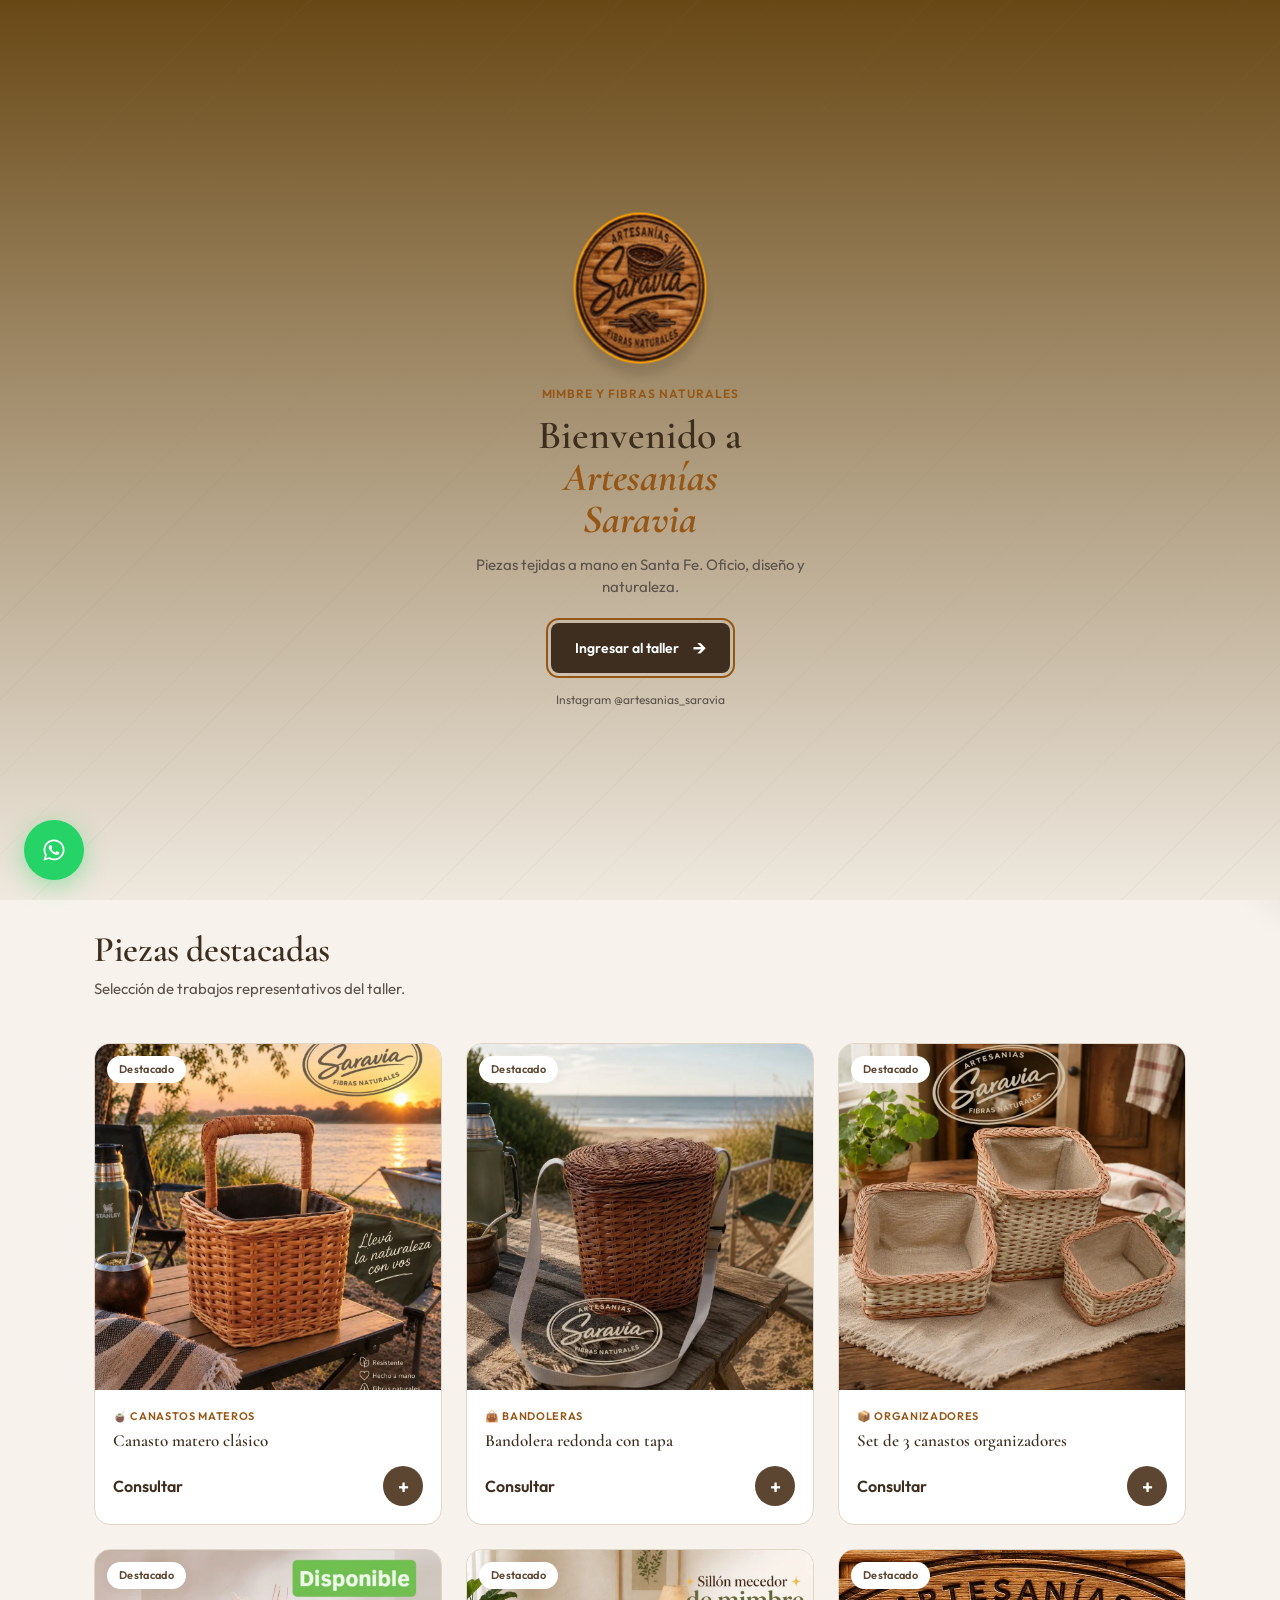
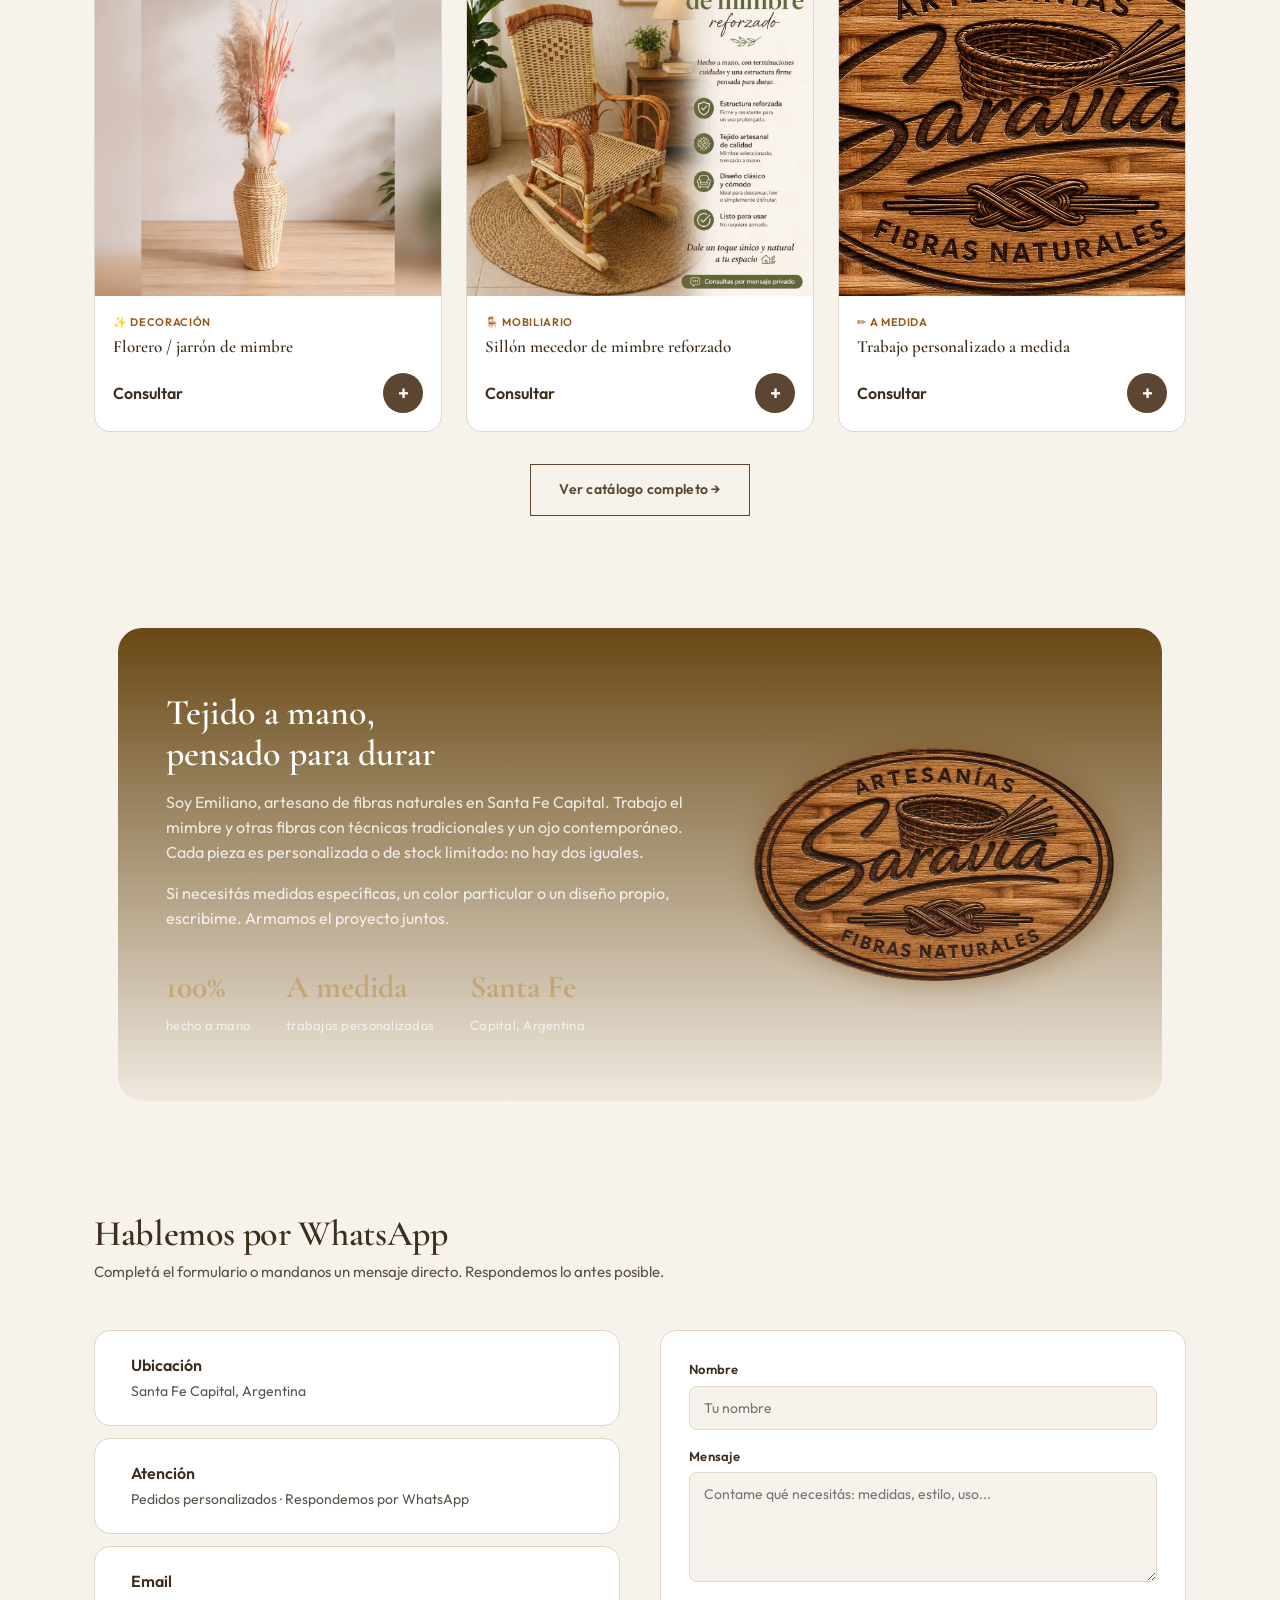
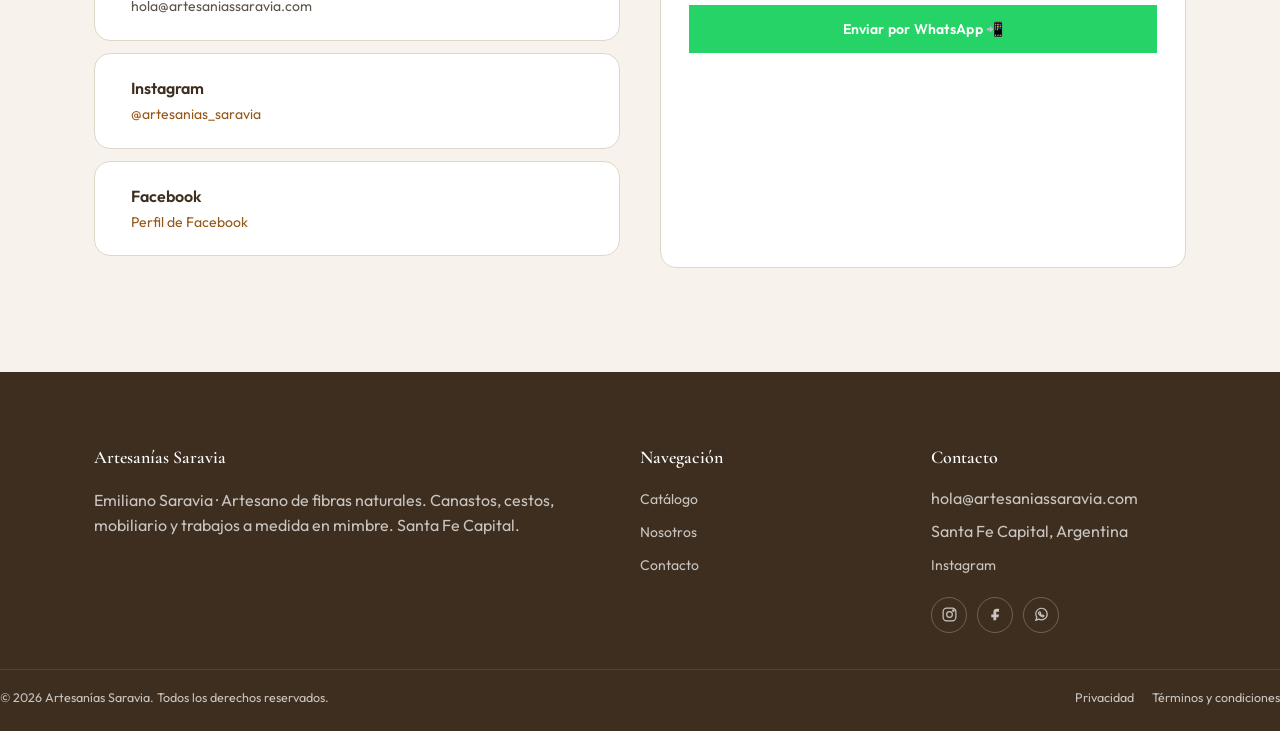
==== commit b74f95b9: "feat: Update styles and add WhatsApp button with SVG icon" ====
--- a/index.html
+++ b/index.html
@@ -257,10 +257,12 @@
   <div class="footer-bottom"><span>© <span id="year"></span> Artesanías Saravia. Todos los derechos reservados.</span><span class="legal-links"><a href="./privacy.html">Privacidad</a><a href="./terms.html">Términos y condiciones</a></span></div>
 </footer>
 
-<button class="fab-whatsapp" id="fab-whatsapp" aria-label="Escribinos por WhatsApp">📲</button>
-<button class="fab-cart" id="fab-cart" aria-label="Abrir carrito">
+<button class="fab-whatsapp" id="fab-whatsapp" aria-label="Escribinos por WhatsApp"><svg xmlns="http://w3.org" viewBox="0 0 448 512" width="24" height="24" fill="currentColor">
+    <path d="M380.9 97.1C339 55.1 283.2 32 223.9 32c-122.4 0-222 99.6-222 222 0 39.1 10.2 77.3 29.6 111L0 480l117.7-30.9c32.4 17.7 68.9 27 106.1 27h.1c122.3 0 224.1-99.6 224.1-222 0-59.3-25.2-115-67.1-157zm-157 341.6c-33.2 0-65.7-8.9-94-25.7l-6.7-4-69.8 18.3L72 359.2l-4.4-7c-18.5-29.4-28.2-63.3-28.2-98.2 0-101.7 82.8-184.5 184.6-184.5 49.3 0 95.6 19.2 130.4 54.1 34.8 34.9 56.2 81.2 56.1 130.5 0 101.8-84.9 184.6-186.6 184.6zm101.2-138.2c-5.5-2.8-32.8-16.2-37.9-18-5.1-1.9-8.8-2.8-12.5 2.8-3.7 5.6-14.3 18-17.6 21.8-3.2 3.7-6.5 4.2-12 1.4-32.6-16.3-54-29.1-75.5-66-5.7-9.8 5.7-9.1 16.3-30.3 1.8-3.7 .9-6.9-.5-9.7-1.4-2.8-12.5-30.1-17.1-41.2-4.5-10.8-9.1-9.3-12.5-9.5-3.2-.2-6.9-.2-10.6-.2-3.7 0-9.7 1.4-14.8 6.9-5.1 5.6-19.4 19-19.4 46.3 0 27.3 19.9 53.7 22.6 57.4 2.8 3.7 39.1 59.7 94.8 83.8 35.2 15.2 49 16.5 66.6 13.9 10.7-1.6 32.8-13.4 37.4-26.4 4.6-13 4.6-24.1 3.2-26.4-1.3-2.5-5-3.9-10.5-6.6z"/>
+  </svg></button>
+<!-- <button class="fab-cart" id="fab-cart" aria-label="Abrir carrito">
   🛒<span class="cart-badge" id="cart-badge-2">0</span>
-</button>
+</button> -->
 
 <div class="overlay" id="overlay"></div>
 <aside class="drawer" id="cart-drawer" aria-label="Carrito de compras">
@@ -271,7 +273,9 @@
   <div class="drawer-items" id="drawer-items"></div>
   <div class="drawer-foot">
     <div class="drawer-total"><span>Total</span><span id="drawer-total">$0</span></div>
-    <button class="btn btn-whatsapp btn-block" id="checkout-btn">Pedir por WhatsApp 📲</button>
+    <button class="btn btn-whatsapp btn-block" id="checkout-btn">Pedir por WhatsApp <svg xmlns="http://w3.org" viewBox="0 0 448 512" width="24" height="24" fill="currentColor">
+    <path d="M380.9 97.1C339 55.1 283.2 32 223.9 32c-122.4 0-222 99.6-222 222 0 39.1 10.2 77.3 29.6 111L0 480l117.7-30.9c32.4 17.7 68.9 27 106.1 27h.1c122.3 0 224.1-99.6 224.1-222 0-59.3-25.2-115-67.1-157zm-157 341.6c-33.2 0-65.7-8.9-94-25.7l-6.7-4-69.8 18.3L72 359.2l-4.4-7c-18.5-29.4-28.2-63.3-28.2-98.2 0-101.7 82.8-184.5 184.6-184.5 49.3 0 95.6 19.2 130.4 54.1 34.8 34.9 56.2 81.2 56.1 130.5 0 101.8-84.9 184.6-186.6 184.6zm101.2-138.2c-5.5-2.8-32.8-16.2-37.9-18-5.1-1.9-8.8-2.8-12.5 2.8-3.7 5.6-14.3 18-17.6 21.8-3.2 3.7-6.5 4.2-12 1.4-32.6-16.3-54-29.1-75.5-66-5.7-9.8 5.7-9.1 16.3-30.3 1.8-3.7 .9-6.9-.5-9.7-1.4-2.8-12.5-30.1-17.1-41.2-4.5-10.8-9.1-9.3-12.5-9.5-3.2-.2-6.9-.2-10.6-.2-3.7 0-9.7 1.4-14.8 6.9-5.1 5.6-19.4 19-19.4 46.3 0 27.3 19.9 53.7 22.6 57.4 2.8 3.7 39.1 59.7 94.8 83.8 35.2 15.2 49 16.5 66.6 13.9 10.7-1.6 32.8-13.4 37.4-26.4 4.6-13 4.6-24.1 3.2-26.4-1.3-2.5-5-3.9-10.5-6.6z"/>
+  </svg></button>
   </div>
 </aside>
 
--- a/css/style.css
+++ b/css/style.css
@@ -14,7 +14,7 @@
   --line: #E0D6C8;
   --white: #FFFFFF;
   --sage: #6B7F6A;
-  --accent: #A67C52;
+  --accent: #965616;
   --whatsapp: #25D366;
 
   --radius-sm: 8px;
@@ -600,7 +600,7 @@
 
 /* ---------- About ---------- */
 .about {
-  background: var(--wicker-900);
+  background: linear-gradient(180deg, #684815 0%, var(--cream-2) 100%);
   color: white;
   border-radius: var(--radius-lg);
   margin: 0 24px;
@@ -1273,7 +1273,7 @@
   overflow: hidden;
   background:
     repeating-linear-gradient(135deg, transparent 0 54px, rgba(139, 115, 85, 0.05) 54px 55px),
-    linear-gradient(145deg, #EFE9DF 0%, #F7F3EC 50%, #E8DCC8 100%);
+    linear-gradient(180deg, #684815 0%, var(--cream-2) 100%);
   opacity: 1;
   visibility: visible;
   transition: opacity 0.55s ease, visibility 0.55s ease;
@@ -1313,15 +1313,22 @@
 .entry-coin-face {
   position: absolute;
   inset: 0;
-  width: 100%;
-  height: 100%;
-  border: 5px solid #E8DCC8;
+  width: 300px;
+  height: 150px;
+  border: 2px solid #ffa200;
   border-radius: 50%;
   backface-visibility: hidden;
-  box-shadow: 0 12px 32px rgba(61, 46, 31, 0.18);
-  object-fit: cover;
+  box-shadow: 0 12px 10px rgba(61, 46, 31, 0.18);
   background: var(--cream);
-}
+  overflow: hidden; 
+}
+
+.entry-coin-face img {
+    width: 100%;
+    height: 100%;
+    object-fit: cover; /* Cambiado aquí para que controle la imagen directamente */
+}
+
 .entry-coin-face.front {
   transform: translateZ(6px);
 }
@@ -1354,7 +1361,7 @@
 }
 .entry-screen h1 em {
   color: var(--accent);
-  font-weight: 500;
+  font-weight: 700;
   font-style: italic;
 }
 .entry-description {
@@ -1413,3 +1420,52 @@
   .entry-coin { animation: none; }
   .entry-screen-content { animation: none; }
 }
+
+
+.fab-whatsapp {
+    position: fixed;
+    bottom: 20px;
+    right: 20px;
+    width: 60px;
+    height: 60px;
+    background-color: #25D366; /* Verde oficial de WhatsApp */
+    color: white;
+    border: none;
+    border-radius: 50%;
+    display: flex;
+    align-items: center;
+    justify-content: center;
+    cursor: pointer;
+    z-index: 9999; /* Asegura que quede por encima de todo */
+    text-decoration: none;
+    
+    /* 1. Activa la animación: nombre, duración, suavizado e infinita */
+    animation: pulso-whatsapp 2s infinite;
+    
+    /* Suaviza transiciones si pones el cursor encima */
+    transition: transform 0.3s ease; 
+}
+
+/* Efecto opcional: se agranda un poco al pasar el mouse */
+.fab-whatsapp:hover {
+    transform: scale(1.1); 
+}
+
+/* 2. La magia del efecto de pulsación */
+@keyframes pulso-whatsapp {
+    0% {
+        transform: scale(0.95);
+        box-shadow: 0 0 0 0 rgba(37, 211, 102, 0.7);
+    }
+    
+    70% {
+        transform: scale(1);
+        /* Crea la onda expansiva verde que se va estirando */
+        box-shadow: 0 0 0 15px rgba(37, 211, 102, 0);
+    }
+    
+    100% {
+        transform: scale(0.95);
+        box-shadow: 0 0 0 0 rgba(37, 211, 102, 0);
+    }
+}
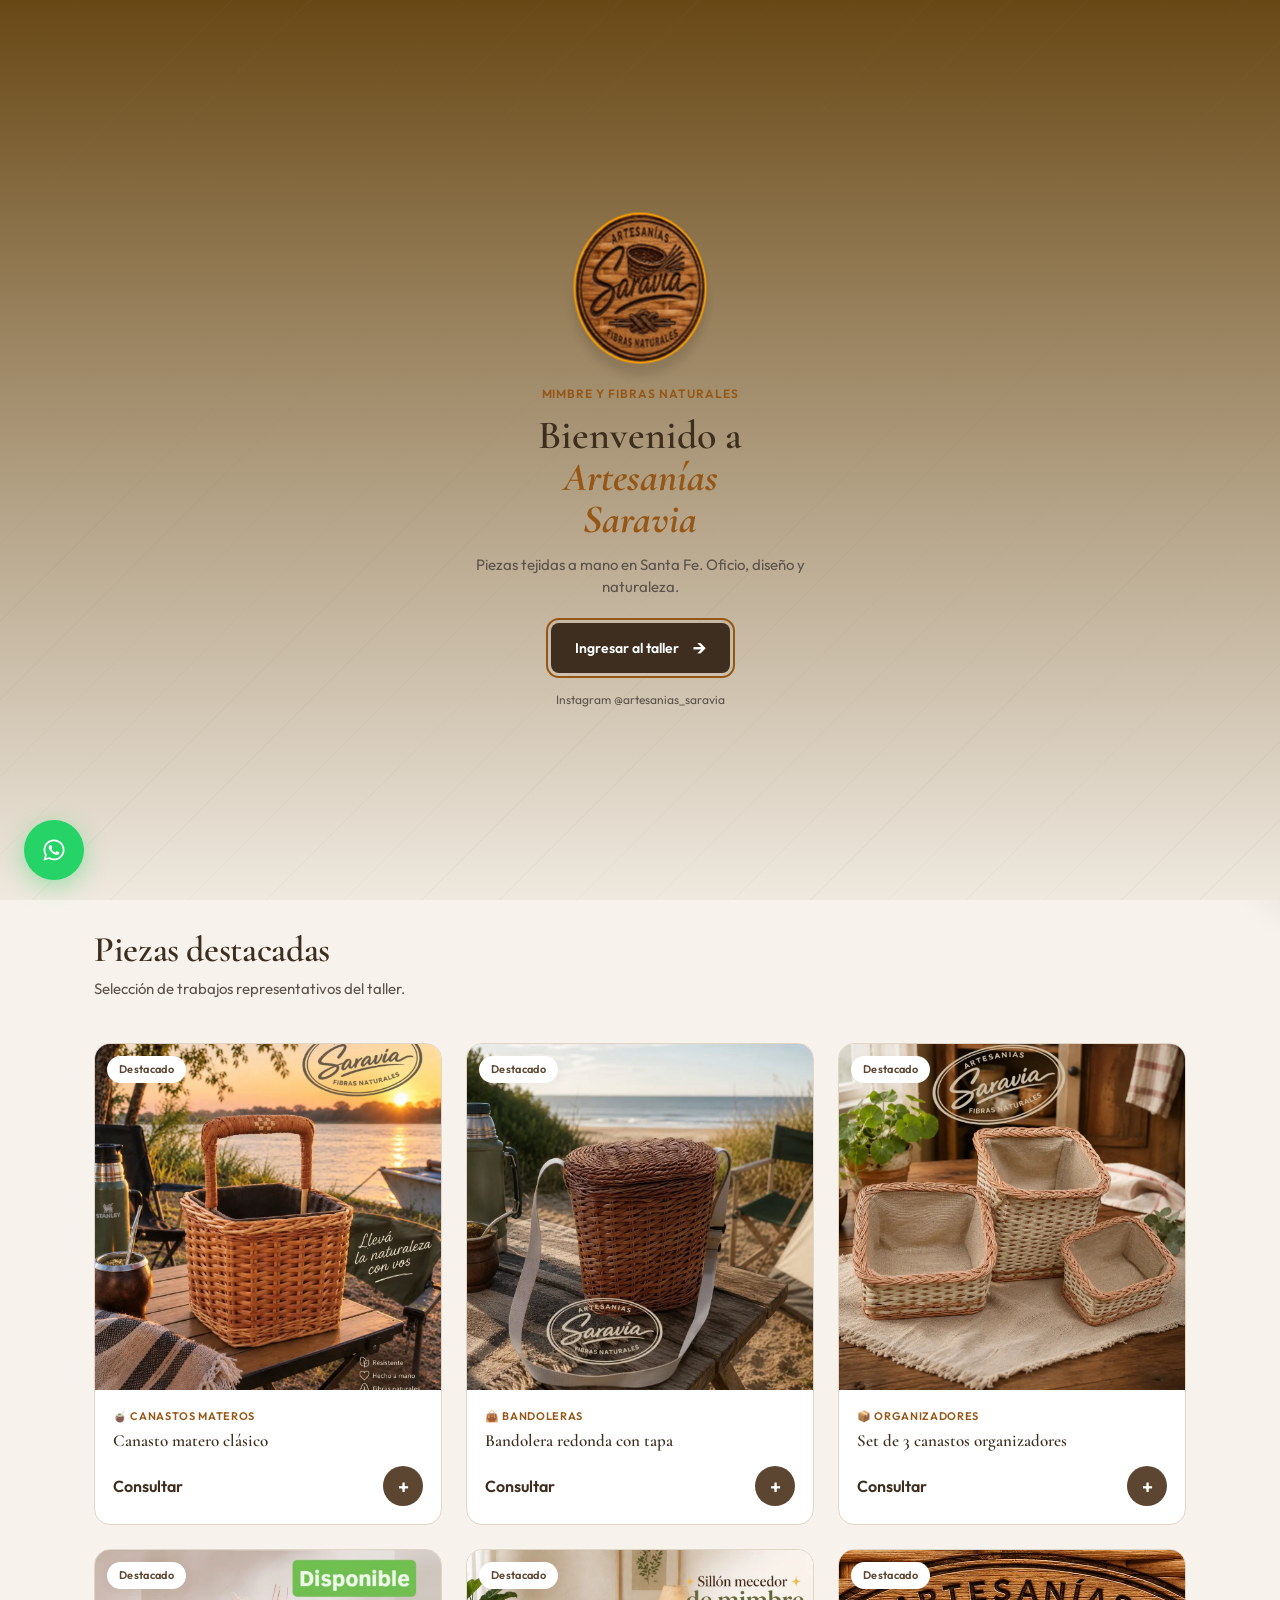
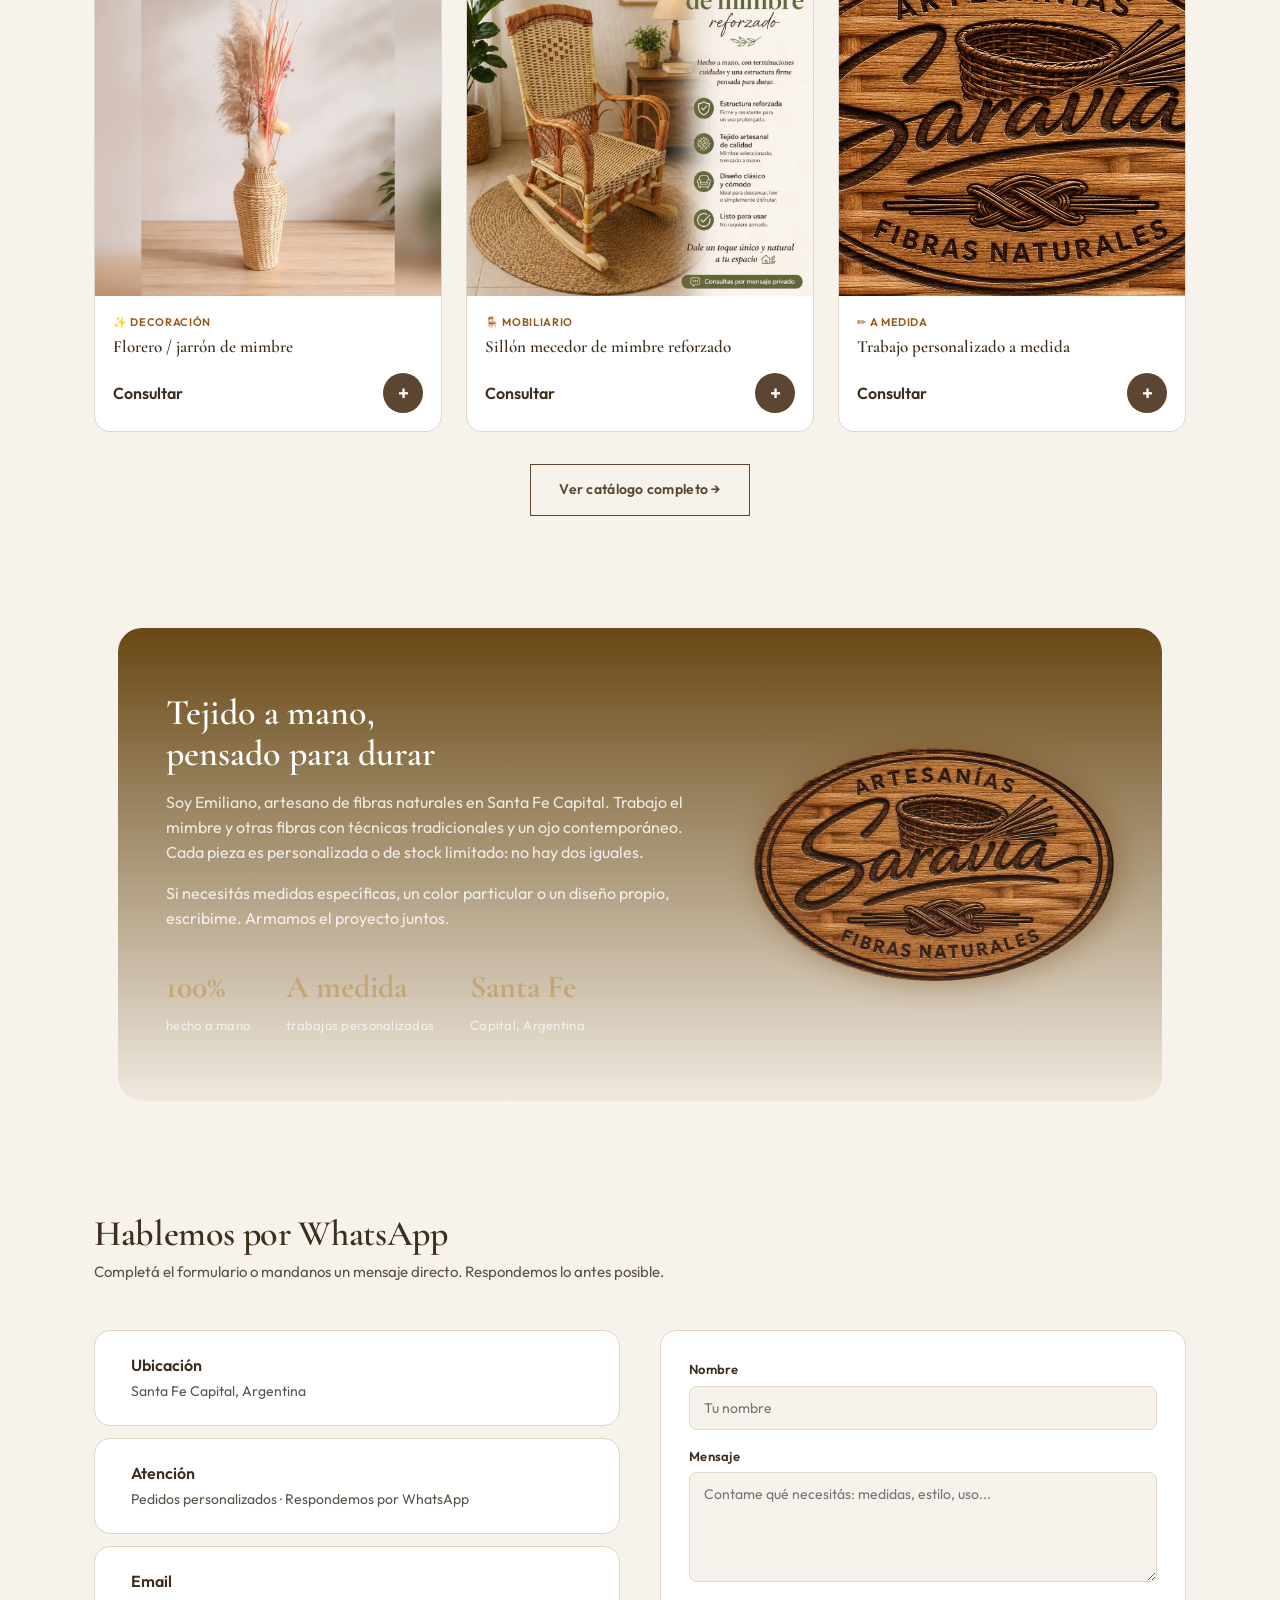
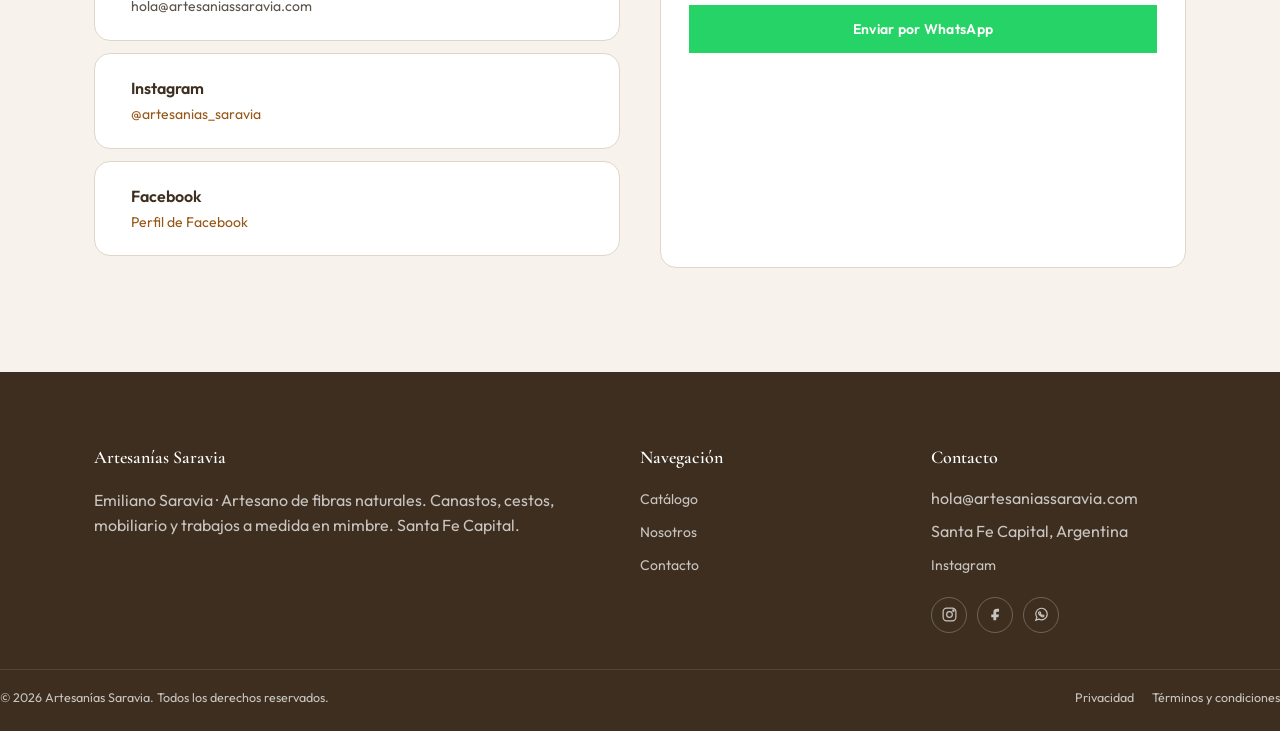
==== commit 8f7f5f5b: "fix: Remove emoji from WhatsApp button text for consistency" ====
--- a/index.html
+++ b/index.html
@@ -214,7 +214,7 @@
           <label for="cf-msg">Mensaje</label>
           <textarea id="cf-msg" required placeholder="Contame qué necesitás: medidas, estilo, uso..."></textarea>
         </div>
-        <button type="submit" class="btn btn-whatsapp btn-block">Enviar por WhatsApp 📲</button>
+        <button type="submit" class="btn btn-whatsapp btn-block">Enviar por WhatsApp</button>
       </form>
     </div>
   </div>
@@ -275,7 +275,7 @@
     <div class="drawer-total"><span>Total</span><span id="drawer-total">$0</span></div>
     <button class="btn btn-whatsapp btn-block" id="checkout-btn">Pedir por WhatsApp <svg xmlns="http://w3.org" viewBox="0 0 448 512" width="24" height="24" fill="currentColor">
     <path d="M380.9 97.1C339 55.1 283.2 32 223.9 32c-122.4 0-222 99.6-222 222 0 39.1 10.2 77.3 29.6 111L0 480l117.7-30.9c32.4 17.7 68.9 27 106.1 27h.1c122.3 0 224.1-99.6 224.1-222 0-59.3-25.2-115-67.1-157zm-157 341.6c-33.2 0-65.7-8.9-94-25.7l-6.7-4-69.8 18.3L72 359.2l-4.4-7c-18.5-29.4-28.2-63.3-28.2-98.2 0-101.7 82.8-184.5 184.6-184.5 49.3 0 95.6 19.2 130.4 54.1 34.8 34.9 56.2 81.2 56.1 130.5 0 101.8-84.9 184.6-186.6 184.6zm101.2-138.2c-5.5-2.8-32.8-16.2-37.9-18-5.1-1.9-8.8-2.8-12.5 2.8-3.7 5.6-14.3 18-17.6 21.8-3.2 3.7-6.5 4.2-12 1.4-32.6-16.3-54-29.1-75.5-66-5.7-9.8 5.7-9.1 16.3-30.3 1.8-3.7 .9-6.9-.5-9.7-1.4-2.8-12.5-30.1-17.1-41.2-4.5-10.8-9.1-9.3-12.5-9.5-3.2-.2-6.9-.2-10.6-.2-3.7 0-9.7 1.4-14.8 6.9-5.1 5.6-19.4 19-19.4 46.3 0 27.3 19.9 53.7 22.6 57.4 2.8 3.7 39.1 59.7 94.8 83.8 35.2 15.2 49 16.5 66.6 13.9 10.7-1.6 32.8-13.4 37.4-26.4 4.6-13 4.6-24.1 3.2-26.4-1.3-2.5-5-3.9-10.5-6.6z"/>
-  </svg></button>
+  </svg> </button>
   </div>
 </aside>
 
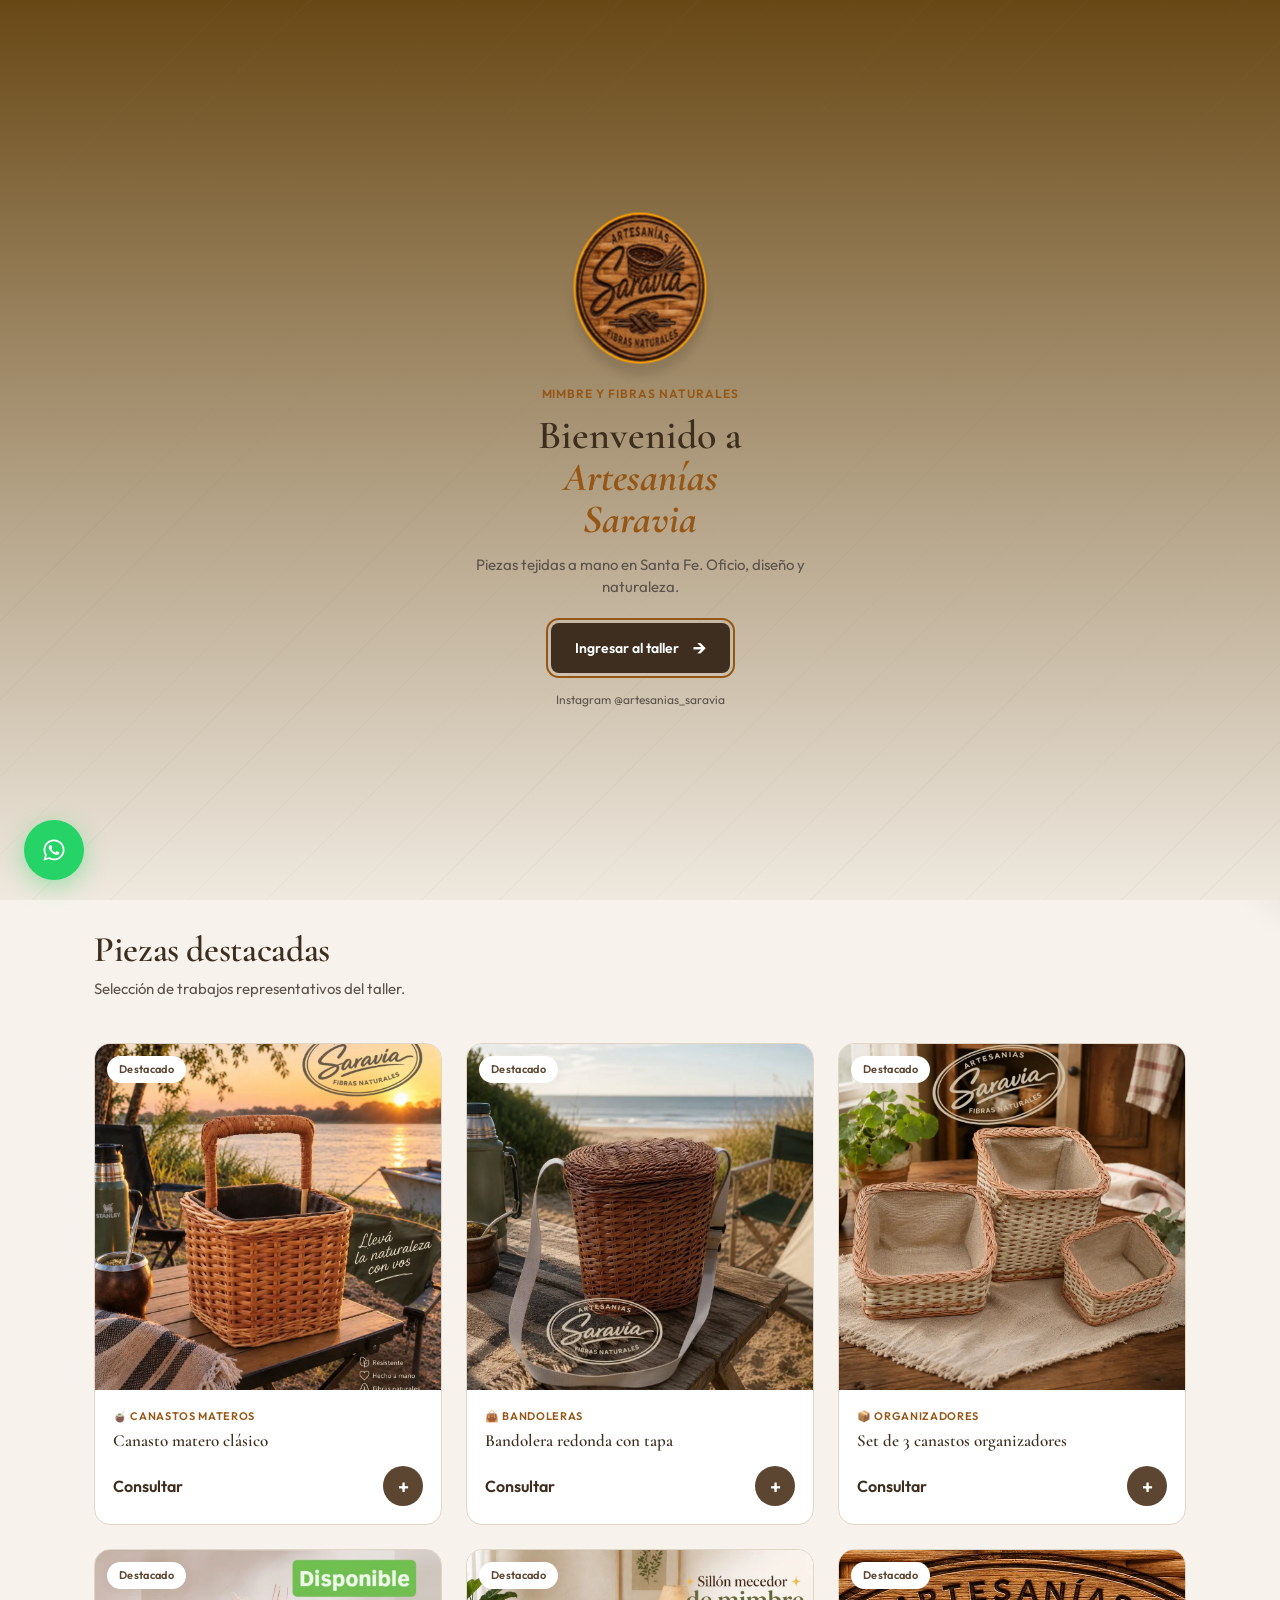
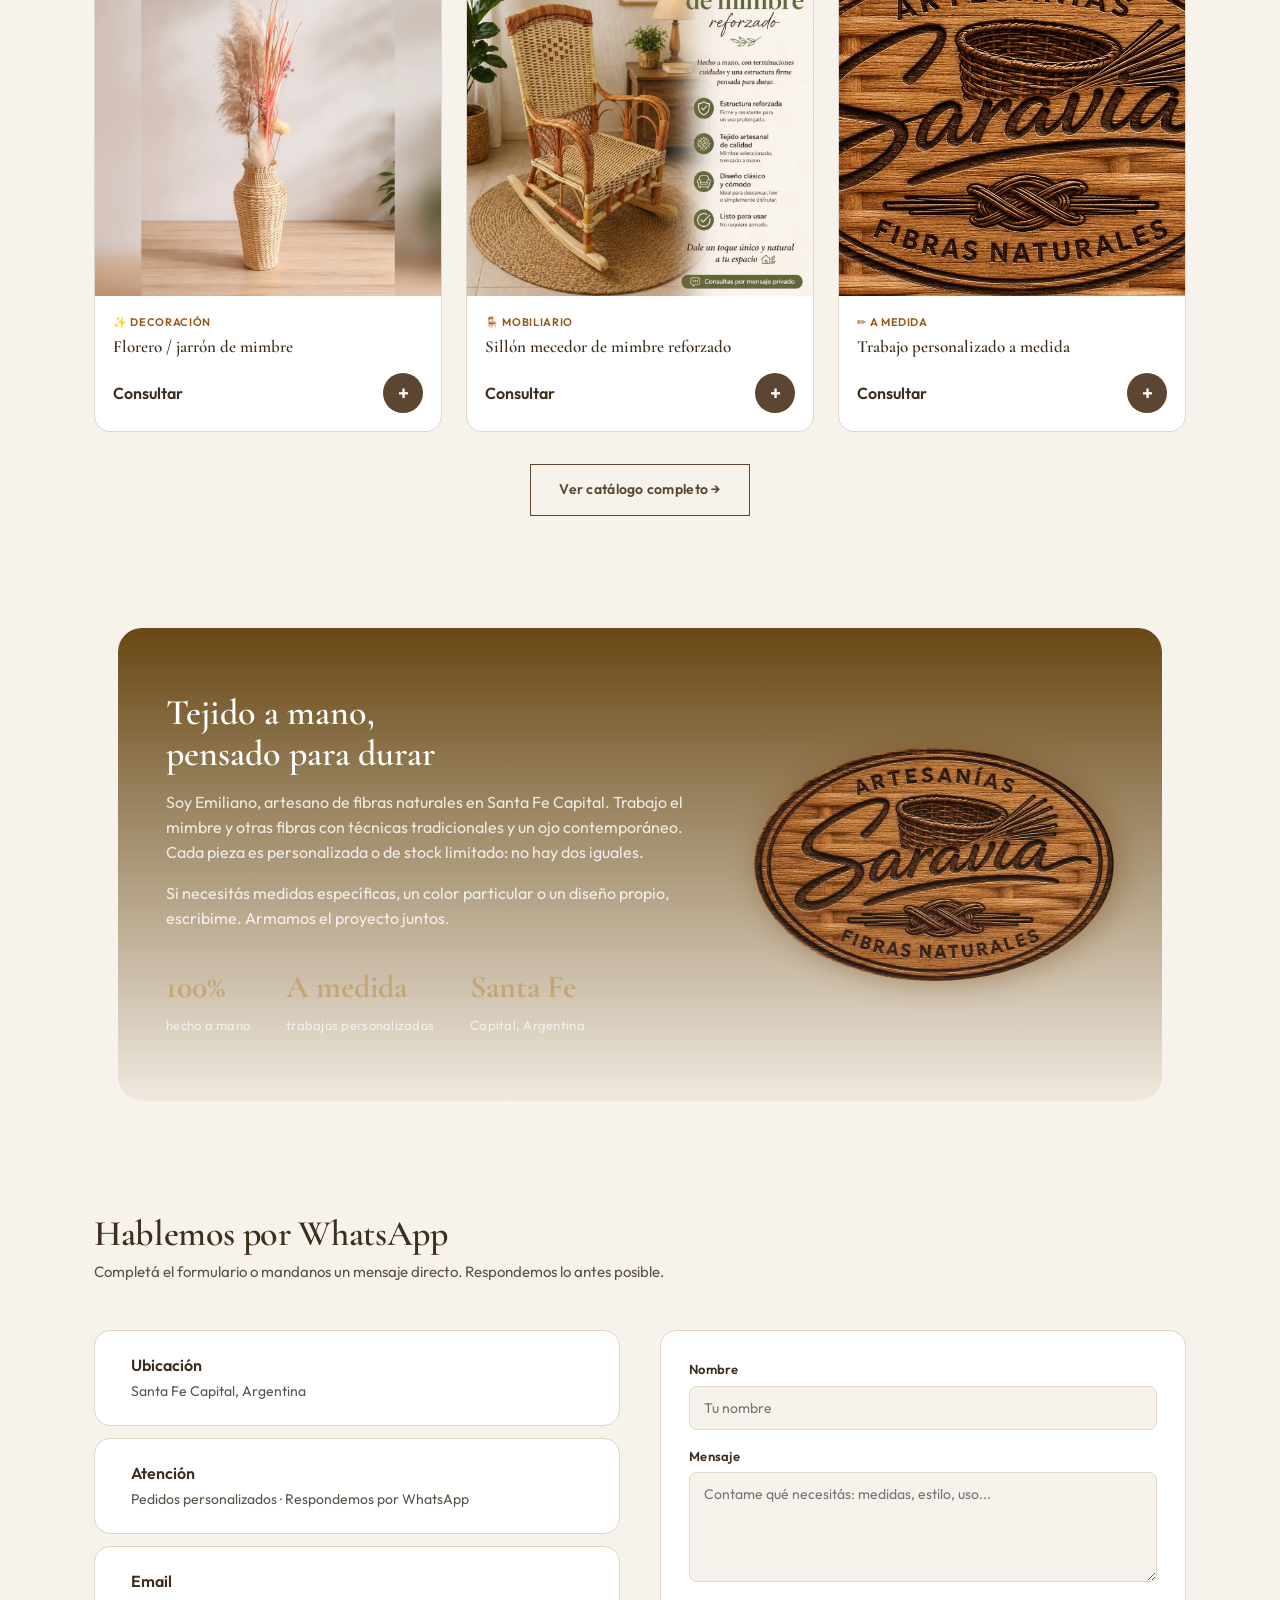
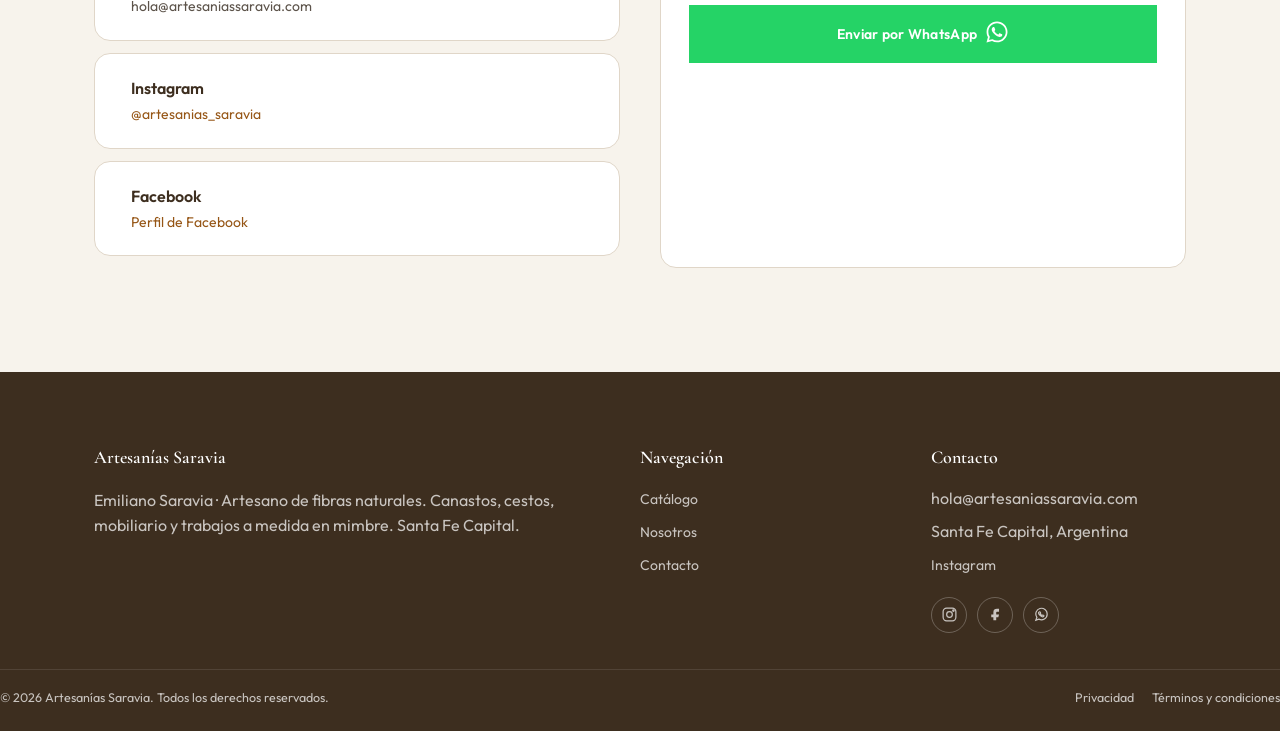
==== commit 50c4b950: "feat: Reemplazar emoji en botones de WhatsApp por iconos SVG para mejorar la consistencia visual" ====
--- a/index.html
+++ b/index.html
@@ -214,7 +214,9 @@
           <label for="cf-msg">Mensaje</label>
           <textarea id="cf-msg" required placeholder="Contame qué necesitás: medidas, estilo, uso..."></textarea>
         </div>
-        <button type="submit" class="btn btn-whatsapp btn-block">Enviar por WhatsApp</button>
+        <button type="submit" class="btn btn-whatsapp btn-block">Enviar por WhatsApp <div><svg xmlns="http://w3.org" viewBox="0 0 448 512" width="24" height="24" fill="currentColor">
+    <path d="M380.9 97.1C339 55.1 283.2 32 223.9 32c-122.4 0-222 99.6-222 222 0 39.1 10.2 77.3 29.6 111L0 480l117.7-30.9c32.4 17.7 68.9 27 106.1 27h.1c122.3 0 224.1-99.6 224.1-222 0-59.3-25.2-115-67.1-157zm-157 341.6c-33.2 0-65.7-8.9-94-25.7l-6.7-4-69.8 18.3L72 359.2l-4.4-7c-18.5-29.4-28.2-63.3-28.2-98.2 0-101.7 82.8-184.5 184.6-184.5 49.3 0 95.6 19.2 130.4 54.1 34.8 34.9 56.2 81.2 56.1 130.5 0 101.8-84.9 184.6-186.6 184.6zm101.2-138.2c-5.5-2.8-32.8-16.2-37.9-18-5.1-1.9-8.8-2.8-12.5 2.8-3.7 5.6-14.3 18-17.6 21.8-3.2 3.7-6.5 4.2-12 1.4-32.6-16.3-54-29.1-75.5-66-5.7-9.8 5.7-9.1 16.3-30.3 1.8-3.7 .9-6.9-.5-9.7-1.4-2.8-12.5-30.1-17.1-41.2-4.5-10.8-9.1-9.3-12.5-9.5-3.2-.2-6.9-.2-10.6-.2-3.7 0-9.7 1.4-14.8 6.9-5.1 5.6-19.4 19-19.4 46.3 0 27.3 19.9 53.7 22.6 57.4 2.8 3.7 39.1 59.7 94.8 83.8 35.2 15.2 49 16.5 66.6 13.9 10.7-1.6 32.8-13.4 37.4-26.4 4.6-13 4.6-24.1 3.2-26.4-1.3-2.5-5-3.9-10.5-6.6z"/>
+  </svg> </div></button>
       </form>
     </div>
   </div>
